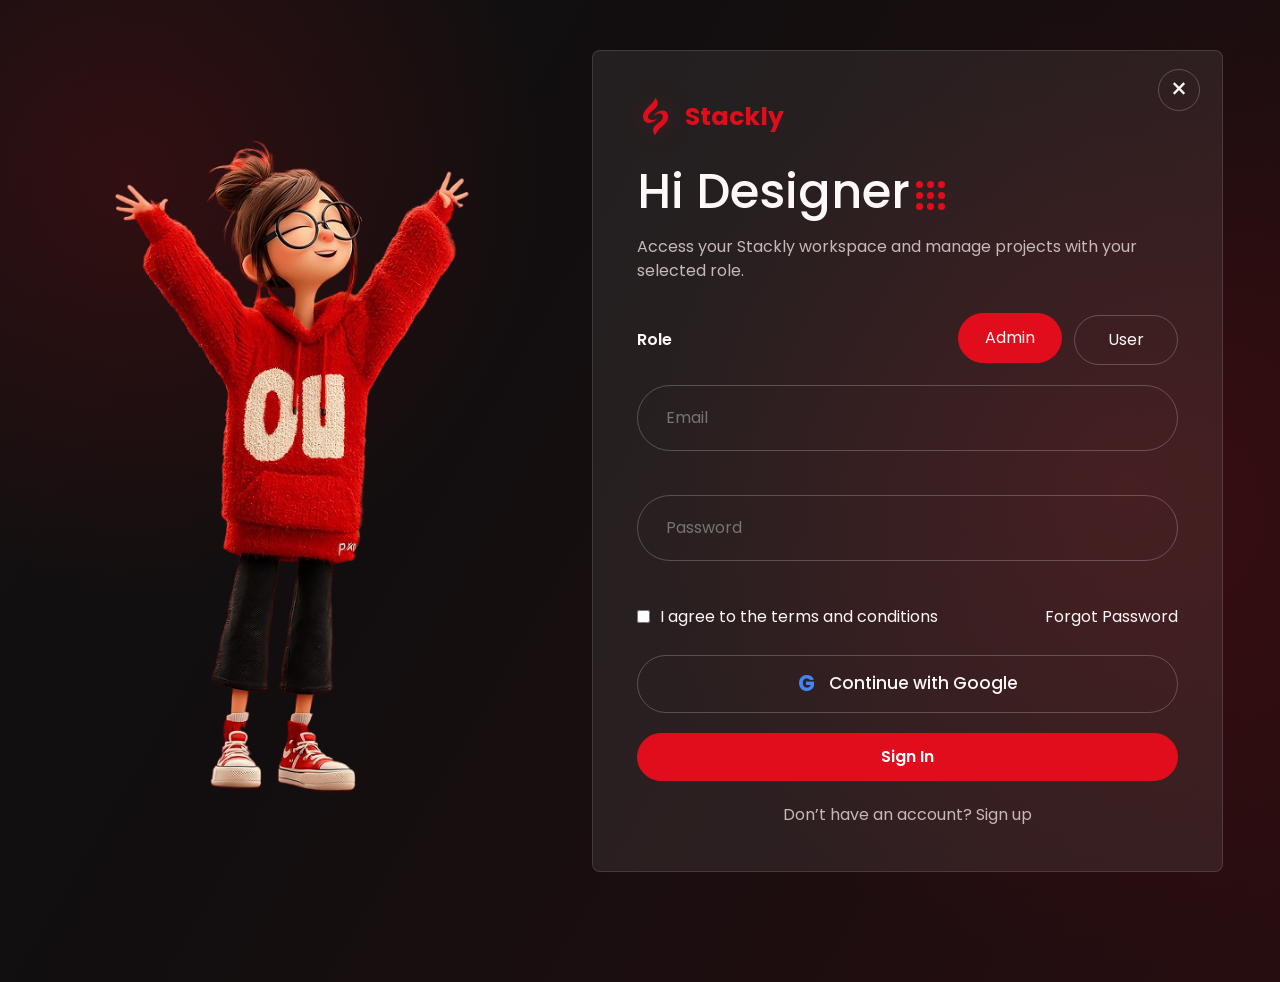
==== signin.html @ 59a88a02 "first commit" ====
<!doctype html>
<html lang="en">
<head>
  <meta charset="utf-8"><meta name="viewport" content="width=device-width, initial-scale=1">
  <title>Sign In - Stackly</title>
  <link rel="preconnect" href="https://fonts.googleapis.com"><link rel="preconnect" href="https://fonts.gstatic.com" crossorigin>
  <link href="https://fonts.googleapis.com/css2?family=Poppins:wght@400;500;600;700&display=swap" rel="stylesheet">
  <link href="https://cdn.jsdelivr.net/npm/bootstrap@5.3.3/dist/css/bootstrap.min.css" rel="stylesheet"><link href="css/style.css" rel="stylesheet">
</head>
<body><div class="site-shell auth-page auth-clean">
  <main class="container-xl auth-layout"><img class="auth-character" src="assets/character-auth.png" alt=""><section class="auth-card">
    <a class="auth-close" href="index.html" aria-label="Close">×</a>
    <a class="brand auth-logo" href="index.html" aria-label="Stackly home"><img class="brand-logo" src="assets/stackly-logo.svg" alt="">Stackly</a>
    <h1 data-dots>Hi Designer</h1>
    <p>Access your Stackly workspace and manage projects with your selected role.</p>
    <form class="auth-form" novalidate>
      <div class="role-select"><span>Role</span><div><button type="button" class="role-btn active">Admin</button><button type="button" class="role-btn">User</button></div></div>
      <div class="field-wrap"><input type="email" name="email" placeholder="Email" required><small class="field-error"></small></div>
      <div class="field-wrap"><input type="password" name="password" placeholder="Password" required><small class="field-error"></small></div>
      <div class="auth-row"><label class="terms-inline"><input type="checkbox" required> <span>I agree to the terms and conditions</span></label><a href="404.html">Forgot Password</a></div>
      <a class="google-btn" href="404.html"><b>G</b> Continue with Google</a>
      <button class="pill-btn" type="submit">Sign In</button>
    </form>
    <div class="auth-switch">Don’t have an account? <a href="signup.html">Sign up</a></div>
  </section></main>
</div><script src="js/main.js"></script></body></html>
---- css/style.css ----
:root {
  --bg: #111010;
  --bg-2: #1c0d0f;
  --panel: rgba(255, 255, 255, 0.075);
  --panel-strong: rgba(255, 255, 255, 0.11);
  --line: rgba(255, 255, 255, 0.22);
  --line-soft: rgba(255, 255, 255, 0.12);
  --text: #fff8f8;
  --muted: #c7b8b9;
  --dim: #8e7c7e;
  --red: #e10d1c;
  --red-dark: #9b0712;
  --orange: #e10d1c;
  --radius: 8px;
  --container: 1190px;
}

* {
  box-sizing: border-box;
}

html {
  scroll-behavior: smooth;
}

body {
  margin: 0;
  color: var(--text);
  font-family: "Poppins", system-ui, -apple-system, BlinkMacSystemFont, "Segoe UI", sans-serif;
  background:
    radial-gradient(circle at 10% 18%, rgba(142, 12, 20, 0.26), transparent 26rem),
    radial-gradient(circle at 88% 50%, rgba(128, 12, 18, 0.25), transparent 30rem),
    linear-gradient(120deg, #121111 0%, #120e0f 38%, #270d10 100%);
  min-height: 100vh;
}

a {
  color: inherit;
  text-decoration: none;
}

img {
  display: block;
  max-width: 100%;
}

.site-shell {
  overflow: hidden;
}

.container-xl {
  max-width: var(--container);
}

.navbar {
  padding: 38px 0 22px;
  position: relative;
  z-index: 20;
}

.brand {
  align-items: center;
  color: var(--red);
  display: inline-flex;
  font-size: 25px;
  font-weight: 700;
  gap: 10px;
  letter-spacing: 0;
  transition: color 180ms ease, transform 180ms ease;
}

.brand:hover {
  color: #ff2030;
  transform: translateY(-2px);
}

.brand-logo {
  filter: drop-shadow(0 0 14px rgba(225, 13, 28, 0.22));
  height: 44px;
  object-fit: contain;
  transition: transform 280ms ease, filter 280ms ease;
  width: 38px;
}

.brand:hover .brand-logo {
  filter: drop-shadow(0 0 20px rgba(225, 13, 28, 0.55));
  transform: rotate(-8deg) scale(1.08);
}

.nav-menu {
  align-items: center;
  display: flex;
  gap: 42px;
  list-style: none;
  margin: 0;
  padding: 0;
}

.nav-menu a {
  color: #ddd2d3;
  display: inline-block;
  font-size: 14px;
  position: relative;
  transition: color 180ms ease, transform 180ms ease, text-shadow 180ms ease;
}

.nav-menu a:hover,
.nav-menu a.active {
  color: var(--text);
}

.nav-menu a:hover,
.footer a:hover,
.team-person span:hover,
.contact-list li:hover,
.feature-body h3:hover,
.service-card h3:hover,
.value-card h3:hover,
.testimonial-card h3:hover {
  transform: scale(1.06);
  text-shadow: 0 0 18px rgba(225, 13, 28, 0.24);
}

.nav-menu a.active::after {
  background: var(--text);
  bottom: -9px;
  content: "";
  height: 2px;
  left: 0;
  position: absolute;
  width: 100%;
}

.pill-btn {
  align-items: center;
  background: var(--red);
  border: 1px solid var(--red);
  border-radius: 999px;
  color: white;
  display: inline-flex;
  font-weight: 600;
  gap: 12px;
  justify-content: center;
  min-height: 48px;
  padding: 0 30px;
  position: relative;
  overflow: hidden;
  transition: transform 180ms ease, background 180ms ease;
}

.pill-btn::before {
  background: linear-gradient(90deg, transparent, rgba(255, 255, 255, 0.45), transparent);
  content: "";
  height: 100%;
  left: -120%;
  position: absolute;
  top: 0;
  transform: skewX(-22deg);
  transition: left 520ms ease;
  width: 70%;
}

.pill-btn:hover {
  background: #ff1224;
  color: white;
  transform: translateY(-2px);
}

.pill-btn:hover::before {
  left: 135%;
}

.ghost-btn {
  background: rgba(255, 255, 255, 0.02);
  border: 1px solid var(--line-soft);
  border-radius: 999px;
  color: var(--text);
  display: inline-flex;
  font-size: 13px;
  justify-content: center;
  min-height: 44px;
  min-width: 120px;
  padding: 12px 22px;
}

.menu-toggle {
  background: transparent;
  border: 1px solid var(--line);
  border-radius: 999px;
  color: var(--text);
  display: none;
  height: 42px;
  width: 42px;
}

.menu-toggle span {
  background: currentColor;
  display: block;
  height: 2px;
  margin: 5px auto;
  width: 18px;
}

.section {
  padding: 92px 0;
  position: relative;
}

.section::after {
  background: linear-gradient(90deg, transparent, rgba(225, 13, 28, 0.5), transparent);
  bottom: 0;
  content: "";
  height: 1px;
  left: 50%;
  opacity: 0.55;
  position: absolute;
  transform: translateX(-50%);
  transition: opacity 180ms ease, box-shadow 180ms ease;
  width: min(1180px, calc(100% - 48px));
}

.section:hover::after {
  box-shadow: 0 0 18px rgba(225, 13, 28, 0.45);
  opacity: 1;
}

.section-tight {
  padding: 58px 0;
}

.section-title {
  font-size: clamp(34px, 5vw, 54px);
  font-weight: 500;
  letter-spacing: 0;
  line-height: 1.05;
  margin: 0 0 22px;
  transition: transform 220ms ease, text-shadow 220ms ease;
}

.section-title.sm {
  font-size: clamp(30px, 4vw, 46px);
}

.section-title:hover,
.hero-title:hover,
.inner-hero h1:hover,
.role-stack span:hover,
.role-stack strong:hover,
.project-label:hover {
  transform: scale(1.035);
  text-shadow: 0 0 24px rgba(225, 13, 28, 0.22);
}

.section-kicker {
  color: var(--muted);
  font-size: 14px;
  line-height: 1.8;
  max-width: 560px;
}

.red {
  color: var(--red);
}

.accent-dots {
  display: inline-grid;
  grid-template-columns: repeat(3, 7px);
  gap: 4px;
  height: 28px;
  margin-left: 6px;
  vertical-align: middle;
  width: 28px;
}

.accent-dots i {
  animation: dotPulse 1.8s ease-in-out infinite;
  background: var(--red);
  border-radius: 50%;
  display: block;
  height: 7px;
  width: 7px;
}

.accent-dots i:nth-child(2n) {
  animation-delay: 140ms;
}

.accent-dots i:nth-child(3n) {
  animation-delay: 280ms;
}

.hero {
  min-height: 585px;
  padding: 55px 0 92px;
  position: relative;
}

.hero .container-xl {
  position: relative;
}

.watermark {
  color: transparent;
  font-size: clamp(86px, 20vw, 255px);
  font-weight: 600;
  left: 0;
  line-height: 0.85;
  opacity: 0.33;
  pointer-events: none;
  position: absolute;
  right: 0;
  text-align: center;
  text-transform: capitalize;
  top: 20px;
  -webkit-text-stroke: 1px rgba(255, 255, 255, 0.22);
}

.hero-title {
  font-size: clamp(48px, 7vw, 78px);
  font-weight: 500;
  letter-spacing: 0;
  line-height: 1.03;
  max-width: 660px;
  position: relative;
  z-index: 3;
}

.mark-word {
  color: var(--red);
  display: inline-block;
  outline: 1px solid var(--red);
  outline-offset: 6px;
}

.hero-copy {
  color: var(--muted);
  font-size: 14px;
  line-height: 1.75;
  margin: 28px 0 34px;
  max-width: 520px;
  position: relative;
  z-index: 3;
}

.hero-actions {
  align-items: center;
  display: flex;
  flex-wrap: wrap;
  gap: 24px;
  position: relative;
  z-index: 4;
}

.text-link {
  color: var(--text);
  font-size: 14px;
}

.hero-character {
  animation: floatCharacter 4.8s ease-in-out infinite;
  max-height: 610px;
  object-fit: contain;
  position: absolute;
  right: 55px;
  top: -10px;
  width: min(34vw, 410px);
  z-index: 2;
}

.stats-row {
  align-items: center;
  display: grid;
  gap: 36px;
  grid-template-columns: auto repeat(4, 1fr) auto;
  margin-top: 76px;
}

.stat {
  align-items: center;
  display: flex;
  gap: 14px;
}

.stat strong {
  font-size: clamp(34px, 4vw, 54px);
  font-weight: 500;
  letter-spacing: 0;
  min-width: 95px;
  transition: color 180ms ease, text-shadow 180ms ease;
}

.stat:hover strong {
  color: var(--orange);
  text-shadow: 0 0 22px rgba(225, 13, 28, 0.35);
}

.stat span {
  color: var(--muted);
  font-size: 13px;
  line-height: 1.35;
}

.projects-grid {
  display: grid;
  gap: 34px;
  grid-template-columns: repeat(2, minmax(0, 1fr));
}

.project-card {
  border-radius: var(--radius);
  overflow: hidden;
  position: relative;
  opacity: 0;
  transform: translateX(-56px);
  transition: opacity 620ms ease, transform 620ms ease, border-color 220ms ease, box-shadow 220ms ease;
}

.project-card.slide-in {
  opacity: 1;
  transform: translateX(0);
}

.projects-grid .project-card:nth-child(even) {
  transform: translateX(56px);
}

.projects-grid .project-card:nth-child(even).slide-in {
  transform: translateX(0);
}

.project-card img {
  aspect-ratio: 2 / 1;
  height: 100%;
  object-fit: cover;
  transition: transform 280ms ease;
  width: 100%;
}

.project-card:hover img {
  transform: scale(1.035);
}

.project-card,
.feature-card,
.service-card,
.value-card,
.testimonial-card,
.system-card {
  transition-property: border-color, box-shadow, transform, opacity;
  transition-duration: 220ms;
  transition-timing-function: ease;
}

.project-card {
  transition-duration: 620ms, 220ms, 620ms, 620ms;
}

.project-card:hover,
.feature-card:hover,
.service-card:hover,
.value-card:hover,
.testimonial-card:hover,
.system-card:hover {
  border-color: rgba(225, 13, 28, 0.55);
  box-shadow: 0 18px 50px rgba(225, 13, 28, 0.13);
  transform: translateY(-6px);
}

.project-card::after {
  background: linear-gradient(180deg, transparent 40%, rgba(0, 0, 0, 0.58));
  content: "";
  inset: 0;
  position: absolute;
}

.project-label {
  bottom: 22px;
  left: 22px;
  position: absolute;
  z-index: 2;
}

.project-label strong {
  display: block;
  font-size: 18px;
  font-weight: 500;
}

.project-label span {
  color: #ded2d4;
  font-size: 12px;
}

.feature-grid {
  display: grid;
  gap: 30px;
  grid-template-columns: repeat(3, minmax(0, 1fr));
}

.feature-card,
.service-card,
.value-card,
.system-card,
.testimonial-card,
.form-panel {
  background: var(--panel);
  border: 1px solid var(--line-soft);
  border-radius: var(--radius);
}

.feature-card {
  overflow: hidden;
}

.feature-card img {
  aspect-ratio: 1.1 / 0.85;
  object-fit: cover;
  width: 100%;
}

.feature-body {
  padding: 22px;
  transition: background 260ms ease, transform 260ms ease;
}

.feature-card:hover {
  border-color: rgba(225, 13, 28, 0.72);
  box-shadow: 0 22px 58px rgba(225, 13, 28, 0.18);
  transform: translateY(-6px);
}

.feature-card:hover .feature-body {
  background: linear-gradient(135deg, rgba(225, 13, 28, 0.18), rgba(225, 13, 28, 0.04));
}

.feature-card:hover .circle-arrow {
  background: var(--orange);
  border-color: var(--orange);
  color: #120e0f;
}

.feature-body h3,
.service-card h3,
.value-card h3,
.system-card h3 {
  font-size: 17px;
  font-weight: 600;
  margin: 0 0 12px;
}

.feature-body p,
.service-card p,
.value-card p,
.system-card p {
  color: var(--muted);
  font-size: 13px;
  line-height: 1.7;
  margin: 0;
}

.circle-arrow {
  align-items: center;
  border: 1px solid var(--line);
  border-radius: 50%;
  color: var(--text);
  display: inline-flex;
  height: 35px;
  justify-content: center;
  margin-top: 22px;
  width: 35px;
}

.circle-arrow.active {
  background: var(--red);
  border-color: var(--red);
}

.circle-arrow:hover,
.circle-arrow:active {
  background: var(--orange);
  border-color: var(--orange);
  color: #120e0f;
}

.circle-arrow,
.ghost-btn,
.google-btn,
.socials a {
  transition: background 180ms ease, border-color 180ms ease, color 180ms ease, transform 180ms ease;
}

.service-grid,
.value-grid {
  display: grid;
  gap: 120px;
  grid-template-columns: repeat(3, minmax(0, 1fr));
}

.service-card,
.value-card {
  min-height: 330px;
  padding: 34px 30px;
}

.service-card.featured {
  background:
    radial-gradient(circle at 100% 100%, var(--red) 0 34%, transparent 35%),
    rgba(255, 255, 255, 0.08);
}

.icon-pill {
  align-items: center;
  background: rgba(255, 255, 255, 0.12);
  border-radius: 12px;
  display: inline-flex;
  height: 54px;
  justify-content: center;
  margin-bottom: 34px;
  width: 54px;
}

.icon-pill.hot {
  background: var(--red);
}

.journey {
  display: grid;
  gap: 34px 28px;
  grid-template-columns: repeat(12, minmax(0, 1fr));
  grid-template-rows: repeat(2, minmax(118px, auto));
  margin-top: 48px;
  min-height: 320px;
  position: relative;
}

.journey::before {
  border: 1px dashed rgba(225, 13, 28, 0.55);
  border-bottom-color: transparent;
  border-left-color: transparent;
  border-radius: 55% 45% 50% 44%;
  content: "";
  height: 150px;
  left: 5%;
  position: absolute;
  right: 28%;
  top: -4px;
  transform: rotate(6deg);
}

.journey::after {
  border: 1px dashed rgba(225, 13, 28, 0.55);
  border-right-color: transparent;
  border-top-color: transparent;
  border-radius: 48% 52% 46% 54%;
  content: "";
  height: 170px;
  left: 26%;
  position: absolute;
  right: 7%;
  top: 134px;
  transform: rotate(-4deg);
}

.journey-step {
  align-items: start;
  display: grid;
  grid-template-columns: 58px 1fr;
  max-width: 470px;
  position: relative;
  z-index: 2;
}

.journey-step:nth-child(1) {
  grid-column: 1 / span 4;
  grid-row: 1;
}

.journey-step:nth-child(2) {
  grid-column: 7 / span 4;
  grid-row: 1;
  align-self: center;
}

.journey-step:nth-child(3) {
  grid-column: 4 / span 4;
  grid-row: 2;
  align-self: start;
  margin-left: 0;
}

.journey-step:nth-child(4) {
  grid-column: 10 / span 3;
  grid-row: 2;
  align-self: start;
  justify-self: end;
}

.journey-step b {
  align-items: center;
  border: 1px solid var(--red);
  color: var(--red);
  display: inline-flex;
  font-size: 24px;
  font-weight: 500;
  height: 50px;
  justify-content: center;
  margin-right: 0;
  transition: background 180ms ease, color 180ms ease, transform 180ms ease;
  width: 50px;
}

.journey-step:hover b {
  background: var(--red);
  color: #fff;
  transform: scale(1.04);
}

.journey-step h3 {
  align-self: end;
  display: block;
  font-size: 17px;
  font-weight: 500;
  margin: 0;
}

.journey-step p {
  grid-column: 2;
  color: var(--muted);
  font-size: 13px;
  line-height: 1.6;
  margin: 8px 0 0;
}

.achievement-grid {
  align-items: center;
  display: grid;
  gap: 70px;
  grid-template-columns: 1fr 1fr;
}

.big-numbers {
  color: var(--red-dark);
  font-size: clamp(92px, 13vw, 160px);
  font-weight: 700;
  line-height: 0.95;
}

.award-list {
  counter-reset: award;
  list-style: none;
  margin: 0;
  padding: 0;
}

.award-list li {
  border-left: 1px dashed var(--line);
  color: #eadedf;
  counter-increment: award;
  font-size: 18px;
  margin: 0;
  padding: 14px 0 14px 72px;
  position: relative;
  transition: color 180ms ease, transform 180ms ease;
}

.award-list li:hover {
  color: var(--red);
  transform: translateX(6px);
}

.award-list li::before {
  align-items: center;
  border: 1px solid rgba(255, 255, 255, 0.42);
  color: #fff;
  content: counter(award);
  display: inline-flex;
  height: 42px;
  justify-content: center;
  left: 0;
  position: absolute;
  top: 7px;
  transition: border-color 180ms ease, color 180ms ease, transform 180ms ease;
  width: 42px;
}

.award-list li:hover::before {
  border-color: var(--red);
  color: var(--red);
  transform: scale(1.06);
}

.team-layout {
  align-items: center;
  display: grid;
  gap: 72px;
  grid-template-columns: 330px 1fr;
}

.team-list {
  display: block;
  max-height: 345px;
  overflow: hidden;
  padding-right: 10px;
}

.team-list-inner {
  display: grid;
  gap: 24px;
}

.team-list.scroll-loop .team-list-inner {
  animation: none !important;
  transform: translateY(0) !important;
}

.team-person {
  align-items: center;
  border-bottom: 1px solid rgba(225, 13, 28, 0.35);
  display: flex;
  gap: 16px;
  padding-bottom: 12px;
}

.team-person span,
.contact-list li,
.feature-body h3,
.service-card h3,
.value-card h3,
.testimonial-card h3,
.footer a {
  display: inline-block;
  transition: transform 180ms ease, text-shadow 180ms ease, color 180ms ease;
}

.team-person img {
  border-radius: 50%;
  height: 62px;
  object-fit: cover;
  width: 62px;
}

.role-stack {
  font-size: clamp(44px, 7vw, 86px);
  font-weight: 500;
  line-height: 1.35;
}

.role-stack span {
  color: transparent;
  display: block;
  cursor: default;
  transition: color 180ms ease, text-shadow 180ms ease, -webkit-text-stroke-color 180ms ease;
  -webkit-text-stroke: 1px rgba(255, 255, 255, 0.12);
}

.role-stack strong {
  color: transparent;
  display: block;
  font-weight: 500;
  transition: color 180ms ease, text-shadow 180ms ease, -webkit-text-stroke-color 180ms ease;
  -webkit-text-stroke: 1px rgba(255, 255, 255, 0.12);
}

.role-stack span:hover {
  color: var(--text);
  -webkit-text-stroke-color: transparent;
  text-shadow: 0 0 24px rgba(255, 255, 255, 0.16);
}

.role-stack strong:hover {
  color: var(--text);
  -webkit-text-stroke-color: transparent;
  text-shadow: 0 0 24px rgba(255, 255, 255, 0.16);
}

.avatar-strip {
  display: flex;
  justify-content: center;
  margin: 36px 0;
  width: auto;
}

.avatar-strip img {
  border: 2px solid #2a1618;
  border-radius: 50%;
  cursor: pointer;
  height: 46px;
  margin-left: -8px;
  object-fit: cover;
  opacity: 0.72;
  transition: border-color 180ms ease, height 180ms ease, opacity 180ms ease, transform 180ms ease, width 180ms ease;
  width: 46px;
}

.avatar-strip img.active {
  border-color: var(--red);
  height: 62px;
  margin-top: -8px;
  opacity: 1;
  transform: scale(1.05);
  width: 62px;
}

.testimonial-track {
  display: grid;
  gap: 24px;
  grid-template-columns: repeat(3, minmax(0, 1fr));
  overflow: visible;
  padding: 8px 2px 16px;
}

.testimonial-card {
  min-height: 210px;
  opacity: 0.48;
  padding: 28px;
  transform: scale(0.88);
  transition: opacity 360ms ease, transform 360ms ease, border-color 360ms ease, box-shadow 360ms ease;
}

.testimonial-card.position-left {
  order: 1;
}

.testimonial-card.active {
  order: 2;
  border-color: var(--red);
  box-shadow: 0 20px 55px rgba(225, 13, 28, 0.15);
  opacity: 1;
  transform: scale(1);
  animation: reviewCoverIn 420ms ease both;
}

.testimonial-card.position-right {
  order: 3;
}

.testimonial-card h3 {
  font-size: 24px;
  margin: 0 0 8px;
}

.stars {
  color: #ffb423;
  letter-spacing: 2px;
  margin: 10px 0 20px;
}

.slider-controls {
  display: flex;
  gap: 12px;
  justify-content: center;
  margin-top: 34px;
}

.slider-controls button {
  background: transparent;
  border: 1px solid var(--line);
  border-radius: 999px;
  color: var(--text);
  height: 38px;
  transition: background 180ms ease, border-color 180ms ease, color 180ms ease, transform 180ms ease;
  width: 58px;
}

.slider-controls button.next {
  background: transparent;
  border-color: var(--line);
}

.slider-controls button:hover,
.slider-controls button:active,
.slider-controls button.active {
  background: var(--orange);
  border-color: var(--orange);
  color: #120e0f;
  transform: translateY(-2px);
}

.cta-box {
  align-items: center;
  background: var(--panel);
  border: 1px solid var(--line);
  border-radius: var(--radius);
  display: grid;
  grid-template-columns: minmax(0, 1fr) 360px;
  min-height: 355px;
  overflow: visible;
  padding: 50px;
  position: relative;
}

.cta-box h2 {
  font-size: clamp(44px, 6vw, 70px);
  font-weight: 500;
  line-height: 1;
}

.cta-box p {
  color: var(--muted);
  font-size: 13px;
  line-height: 1.7;
  max-width: 520px;
}

.email-form {
  align-items: center;
  border: 1px solid var(--line);
  border-radius: 999px;
  display: flex;
  max-width: 430px;
  overflow: hidden;
}

.email-form input {
  background: transparent;
  border: 0;
  color: var(--text);
  flex: 1;
  min-height: 45px;
  min-width: 0;
  outline: 0;
  padding: 0 20px;
}

.email-form button {
  background: white;
  border: 1px solid white;
  border-radius: 999px;
  color: #120e0f;
  height: 39px;
  margin-right: 3px;
  min-width: 70px;
  transition: background 180ms ease, border-color 180ms ease, color 180ms ease, transform 180ms ease;
}

.email-form button:hover,
.email-form button:active {
  background: var(--orange);
  border-color: var(--orange);
  color: #120e0f;
  transform: translateX(2px);
}

.cta-character {
  animation: floatCharacter 5.4s ease-in-out infinite;
  align-self: end;
  margin-top: -160px;
  width: 320px;
}

.footer {
  border-bottom: 1px dashed rgba(255, 255, 255, 0.38);
  border-top: 1px dashed rgba(255, 255, 255, 0.38);
  padding: 58px 0;
}

.footer .row {
  align-items: start;
  row-gap: 36px;
}

.footer p,
.footer li,
.footer a {
  color: var(--muted);
  font-size: 14px;
}

.footer h3 {
  font-size: 27px;
  font-weight: 500;
  margin-bottom: 28px;
}

.footer ul {
  display: grid;
  gap: 22px;
  list-style: none;
  margin: 0;
  padding: 0;
}

.footer-extra {
  border-top: 1px solid var(--line-soft);
  display: grid;
  gap: 24px;
  grid-template-columns: repeat(3, minmax(0, 1fr));
  margin-top: 42px;
  padding-top: 32px;
  width: 100%;
}

.footer-extra > div {
  border-left: 1px solid var(--line-soft);
  min-height: 112px;
  padding-left: 22px;
}

.footer-extra h4 {
  font-size: 17px;
  font-weight: 600;
  margin: 0 0 12px;
}

.footer-extra p {
  margin: 0;
}

.socials {
  border: 1px solid var(--line);
  border-radius: 999px;
  display: inline-flex;
  gap: 18px;
  margin-top: 24px;
  padding: 8px 16px;
}

.socials a {
  align-items: center;
  border-radius: 50%;
  color: #e7dddf;
  display: inline-flex;
  height: 26px;
  justify-content: center;
  width: 26px;
}

.socials a:hover {
  background: var(--red);
  color: white;
  transform: translateY(-3px) rotate(-6deg);
}

.socials svg {
  fill: currentColor;
  height: 17px;
  width: 17px;
}

.copyright {
  color: var(--muted);
  display: flex;
  font-size: 13px;
  justify-content: space-between;
  padding: 34px 0 58px;
}

.inner-hero {
  min-height: 410px;
  padding: 72px 0 110px;
  position: relative;
  text-align: center;
}

.inner-hero h1 {
  font-size: clamp(48px, 7vw, 78px);
  font-weight: 500;
  line-height: 1.08;
  margin: 90px auto 0;
  max-width: 820px;
  position: relative;
  z-index: 2;
}

.project-hero {
  min-height: 520px;
  padding: 86px 0 70px;
}

.project-hero h1 {
  font-size: clamp(46px, 6vw, 76px);
  font-weight: 500;
  line-height: 1.05;
  max-width: 620px;
}

.project-meta {
  color: var(--muted);
  margin-top: 24px;
}

.overview-stats {
  display: grid;
  gap: 20px;
  grid-template-columns: repeat(4, 1fr);
  margin-top: 42px;
}

.overview-stats div {
  border-right: 1px solid var(--line-soft);
  padding-right: 20px;
}

.overview-stats strong {
  display: block;
  font-size: 42px;
  font-weight: 500;
}

.system-grid {
  display: grid;
  gap: 28px;
  grid-template-columns: 1.1fr 1.1fr 1fr;
}

.system-card {
  padding: 28px;
}

.font-demo h4 {
  font-size: 34px;
  font-weight: 700;
}

.swatches {
  display: flex;
  gap: 20px;
}

.swatches span {
  border-radius: 50%;
  display: block;
  height: 52px;
  width: 52px;
}

.contact-layout {
  align-items: start;
  display: grid;
  gap: 90px;
  grid-template-columns: 1fr 1fr;
}

.contact-map-grid {
  display: grid;
  gap: 34px;
  grid-template-columns: 0.8fr 1.2fr;
}

.contact-detail-card,
.map-card {
  background: var(--panel);
  border: 1px solid var(--line-soft);
  border-radius: var(--radius);
  overflow: hidden;
}

.contact-detail-card {
  padding: 30px;
}

.contact-detail-card h3 {
  font-size: 24px;
  margin-bottom: 18px;
}

.contact-detail-card ul {
  color: var(--muted);
  display: grid;
  gap: 16px;
  list-style: none;
  margin: 0;
  padding: 0;
}

.map-card iframe {
  border: 0;
  display: block;
  min-height: 360px;
  width: 100%;
}

.contact-list {
  color: var(--text);
  display: grid;
  gap: 28px;
  list-style: disc;
  margin: 40px 0 0 24px;
  padding: 0;
}

.contact-form {
  display: grid;
  gap: 28px;
}

.contact-form input,
.contact-form textarea,
.auth-card input {
  background: transparent;
  border: 1px solid var(--line);
  border-radius: 999px;
  color: var(--text);
  min-height: 66px;
  outline: 0;
  padding: 0 28px;
  width: 100%;
}

.contact-form textarea {
  border-radius: 24px;
  min-height: 165px;
  padding-top: 22px;
  resize: vertical;
}

.contact-form .pill-btn {
  justify-self: center;
  min-width: 270px;
}

.auth-page {
  min-height: 100vh;
  padding-bottom: 80px;
}

.auth-card {
  background: var(--panel);
  border: 1px solid var(--line-soft);
  border-radius: var(--radius);
  max-width: 520px;
  padding: 44px;
}

.auth-layout {
  align-items: center;
  display: grid;
  gap: 80px;
  grid-template-columns: minmax(260px, 0.72fr) minmax(360px, 1fr);
  margin-top: 75px;
}

.auth-character {
  justify-self: center;
  max-height: 690px;
  object-fit: contain;
}

.auth-layout .auth-card {
  margin: 0;
  max-width: none;
}

.auth-card h1 {
  font-size: 48px;
  font-weight: 500;
  margin: 0 0 14px;
}

.auth-card p {
  color: var(--muted);
  margin-bottom: 32px;
}

.auth-card form {
  display: grid;
  gap: 20px;
}

.auth-card .pill-btn {
  width: 100%;
}

.auth-switch {
  color: var(--muted);
  margin-top: 22px;
  text-align: center;
}

.google-btn {
  align-items: center;
  background: transparent;
  border: 1px solid var(--line);
  border-radius: 999px;
  color: var(--text);
  display: flex;
  font-size: 17px;
  gap: 14px;
  justify-content: center;
  min-height: 58px;
}

.google-btn b {
  color: #4285f4;
  font-size: 30px;
}

.not-found {
  align-items: center;
  display: grid;
  min-height: 680px;
  text-align: center;
}

.not-found-actions {
  display: flex;
  flex-wrap: wrap;
  gap: 14px;
  justify-content: center;
  margin-top: 28px;
}

.not-found h1 {
  color: transparent;
  font-size: clamp(140px, 24vw, 300px);
  font-weight: 700;
  line-height: 0.9;
  margin: 0;
  -webkit-text-stroke: 2px var(--red);
}

.not-found h2 {
  font-size: clamp(36px, 5vw, 64px);
  font-weight: 500;
}

.reveal {
  opacity: 0;
  transform: translateY(34px) scale(0.94);
  transition: opacity 800ms ease, transform 800ms cubic-bezier(.2,.8,.2,1);
  will-change: transform, opacity;
}

.reveal.show {
  opacity: 1;
  transform: translateY(0) scale(1);
}

.reveal.zoom-out {
  opacity: 0.7;
  transform: translateY(-20px) scale(0.96);
}

.toast-message {
  background: rgba(225, 13, 28, 0.95);
  border: 1px solid rgba(255, 255, 255, 0.2);
  border-radius: 999px;
  bottom: 28px;
  box-shadow: 0 20px 50px rgba(0, 0, 0, 0.36);
  color: white;
  left: 50%;
  padding: 13px 22px;
  position: fixed;
  transform: translate(-50%, 80px);
  transition: transform 240ms ease, opacity 240ms ease;
  opacity: 0;
  z-index: 100;
}

.toast-message.show {
  opacity: 1;
  transform: translate(-50%, 0);
}

@keyframes floatCharacter {
  0%, 100% {
    transform: translateY(0);
  }
  50% {
    transform: translateY(-18px);
  }
}

@keyframes dotPulse {
  0%, 100% {
    opacity: 1;
    transform: scale(1);
  }
  50% {
    opacity: 0.42;
    transform: scale(0.72);
  }
}

@keyframes teamScrollDown {
  0% {
    transform: translateY(-50%);
  }
  100% {
    transform: translateY(0);
  }
}

@keyframes avatarScroll {
  0% {
    transform: translateX(0);
  }
  100% {
    transform: translateX(-50%);
  }
}

@keyframes reviewCoverIn {
  0% {
    opacity: 0;
    transform: translateX(54px) scale(0.96);
  }
  100% {
    opacity: 1;
    transform: translateX(0) scale(1);
  }
}

@media (prefers-reduced-motion: reduce) {
  *,
  *::before,
  *::after {
    animation-duration: 1ms !important;
    scroll-behavior: auto !important;
    transition-duration: 1ms !important;
  }
}

@media (max-width: 991px) {
  .menu-toggle {
    display: inline-block;
  }

  .nav-menu {
    background: rgba(17, 16, 16, 0.96);
    border: 1px solid var(--line-soft);
    border-radius: var(--radius);
    display: none;
    flex-direction: column;
    gap: 22px;
    left: 12px;
    padding: 26px;
    position: absolute;
    right: 12px;
    top: 92px;
  }

  .nav-menu.open {
    display: flex;
  }

  .navbar .pill-btn {
    display: none;
  }

  .hero-character {
    opacity: 0.62;
    right: -30px;
    top: 40px;
    width: 42vw;
  }

  .stats-row,
  .feature-grid,
  .service-grid,
  .value-grid,
  .achievement-grid,
  .team-layout,
  .cta-box,
  .system-grid,
  .contact-layout,
  .contact-map-grid,
  .auth-layout {
    grid-template-columns: 1fr;
  }

  .stats-row {
    grid-template-columns: repeat(2, 1fr);
  }

  .stats-row .accent-dots {
    display: none;
  }

  .service-grid,
  .value-grid {
    gap: 24px;
  }

  .journey {
    grid-template-columns: repeat(2, 1fr);
    grid-template-rows: none;
    min-height: 0;
  }

  .journey::before,
  .journey::after {
    display: none;
  }

  .journey-step,
  .journey-step:nth-child(1),
  .journey-step:nth-child(2),
  .journey-step:nth-child(3),
  .journey-step:nth-child(4) {
    grid-column: auto;
    grid-row: auto;
    justify-self: stretch;
    margin-left: 0;
  }

  .cta-character {
    margin: 20px auto -30px;
  }

  .auth-character {
    max-height: 420px;
  }
}

@media (max-width: 767px) {
  .section {
    padding: 62px 0;
  }

  .hero {
    padding-top: 36px;
  }

  .hero-character {
    margin: 20px auto 0;
    opacity: 1;
    position: relative;
    right: auto;
    top: auto;
    width: min(75vw, 320px);
  }

  .projects-grid,
  .journey,
  .overview-stats {
    grid-template-columns: 1fr;
  }

  .stats-row {
    gap: 24px;
    grid-template-columns: 1fr;
  }

  .feature-grid {
    grid-template-columns: 1fr;
  }

  .testimonial-track {
    grid-template-columns: 1fr;
  }

  .cta-box {
    padding: 30px;
  }

  .copyright {
    flex-direction: column;
    gap: 16px;
  }

  .inner-hero {
    padding-bottom: 60px;
  }

  .contact-layout {
    gap: 46px;
  }

  .footer-extra {
    grid-template-columns: 1fr;
  }
}

/* Client requested animation and layout refinements */
.hero-character {
  animation-duration: 10.5s;
  animation-timing-function: ease-in-out;
}

@keyframes floatCharacter {
  0%, 100% { transform: translate3d(0, 0, 0) rotate(0deg); }
  50% { transform: translate3d(0, -12px, 0) rotate(0.8deg); }
}

.projects-grid .project-card:nth-child(odd) {
  transform: translateX(-110px);
}
.projects-grid .project-card:nth-child(even) {
  transform: translateX(110px);
}
.projects-grid .project-card.slide-in {
  transform: translateX(0);
}

.team-list {
  max-height: 430px;
  padding-left: 12px;
}
.team-list.scroll-loop .team-list-inner {
  animation: teamScrollDown 115s linear infinite;
}
.team-list-inner .team-person:nth-child(3n+1) { margin-left: 0; }
.team-list-inner .team-person:nth-child(3n+2) { margin-left: 38px; }
.team-list-inner .team-person:nth-child(3n) { margin-left: 76px; }

.journey {
  align-items: center;
  min-height: 390px;
}
.journey::before,
.journey::after {
  animation: journeyOrbit 18s linear infinite;
  border-radius: 50%;
}
.journey::before {
  background:
    radial-gradient(circle at 50% 50%, rgba(225, 13, 28, 0.16), transparent 38%),
    repeating-linear-gradient(90deg, transparent 0 24px, rgba(255,255,255,0.08) 25px 26px),
    repeating-linear-gradient(0deg, transparent 0 24px, rgba(255,255,255,0.08) 25px 26px);
  border: 1px solid rgba(225, 13, 28, 0.65);
  box-shadow: inset 0 0 45px rgba(225,13,28,.18), 0 0 42px rgba(225,13,28,.18);
  height: 230px;
  left: 50%;
  right: auto;
  top: 50%;
  transform: translate(-50%, -50%);
  width: 230px;
}
.journey::after {
  border: 1px dashed rgba(255,255,255,0.32);
  height: 286px;
  left: 50%;
  right: auto;
  top: 50%;
  transform: translate(-50%, -50%) rotate(18deg);
  width: 286px;
}
.journey-step {
  animation: journeyStepFloat 9s ease-in-out infinite;
}
.journey-step:nth-child(2) { animation-delay: 1.2s; }
.journey-step:nth-child(3) { animation-delay: 2.4s; }
.journey-step:nth-child(4) { animation-delay: 3.6s; }

@keyframes journeyOrbit {
  from { transform: translate(-50%, -50%) rotate(0deg); }
  to { transform: translate(-50%, -50%) rotate(360deg); }
}
@keyframes journeyStepFloat {
  0%,100% { transform: translateY(0); }
  50% { transform: translateY(-10px); }
}

.service-grid .service-card {
  background: rgba(255, 255, 255, 0.075);
}
.service-grid .service-card.featured {
  background: rgba(255, 255, 255, 0.075);
}
.service-grid .service-card::after {
  background: radial-gradient(circle at center, var(--red) 0 30%, transparent 31%);
  border-radius: inherit;
  content: "";
  inset: 0;
  opacity: 0;
  pointer-events: none;
  position: absolute;
  transform: scale(.64);
  transition: opacity 280ms ease, transform 280ms ease;
  z-index: 0;
}
.service-grid .service-card > * {
  position: relative;
  z-index: 1;
}
.service-grid .service-card:hover::after {
  opacity: 1;
  transform: scale(1);
}
.service-grid .service-card:hover {
  transform: translateY(-8px);
}

.footer .brand {
  display: flex;
  justify-content: flex-start;
}
.footer h3 {
  white-space: nowrap;
}
.footer-brand-col p {
  max-width: 520px;
}

.auth-clean {
  padding-bottom: 60px;
}
.auth-clean .auth-layout {
  margin-top: 0;
  min-height: 100vh;
  padding-top: 50px;
  padding-bottom: 50px;
}
.auth-logo {
  margin-bottom: 24px;
}
.role-select {
  align-items: center;
  display: flex;
  justify-content: space-between;
  gap: 18px;
}
.role-select > span {
  color: var(--text);
  font-weight: 600;
}
.role-select > div {
  display: flex;
  gap: 12px;
}
.role-btn {
  background: transparent;
  border: 1px solid var(--line);
  border-radius: 999px;
  color: var(--text);
  min-width: 104px;
  padding: 12px 22px;
  transition: background 180ms ease, border-color 180ms ease, transform 180ms ease;
}
.role-btn.active,
.role-btn:hover {
  background: var(--red);
  border-color: var(--red);
  transform: translateY(-2px);
}
.terms-check {
  align-items: center;
  color: var(--muted);
  display: flex;
  gap: 10px;
  font-size: 14px;
}
.terms-check input {
  accent-color: var(--red);
  min-height: auto;
  width: auto;
}
.google-btn {
  display: none;
}

@media (max-width: 767px) {
  .role-select {
    align-items: stretch;
    flex-direction: column;
  }
  .role-select > div {
    width: 100%;
  }
  .role-btn {
    flex: 1;
  }
  .journey::before {
    height: 180px;
    width: 180px;
  }
  .journey::after {
    height: 230px;
    width: 230px;
  }
}

/* Auth updates */
.auth-card {
  position: relative;
}

.auth-close {
  align-items: center;
  border: 1px solid var(--line);
  border-radius: 50%;
  color: var(--text);
  display: flex;
  font-size: 28px;
  height: 42px;
  justify-content: center;
  line-height: 1;
  position: absolute;
  right: 22px;
  text-decoration: none;
  top: 18px;
  transition: background 180ms ease, transform 180ms ease;
  width: 42px;
}

.auth-close:hover {
  background: var(--red);
  transform: rotate(90deg);
}

.field-wrap {
  display: grid;
  gap: 7px;
}

.field-wrap.invalid input {
  border-color: var(--red);
  box-shadow: 0 10px 0 -8px var(--red);
}

.field-error {
  color: var(--red);
  display: block;
  font-size: 13px;
  min-height: 17px;
  padding-left: 26px;
}

.auth-row {
  align-items: center;
  display: flex;
  gap: 18px;
  justify-content: space-between;
}

.terms-inline {
  align-items: center;
  color: var(--text);
  display: flex;
  gap: 10px;
  margin: 0;
}

.terms-inline input {
  accent-color: var(--red);
  min-height: auto;
  width: auto;
}

.auth-row a {
  color: var(--text);
  text-decoration: none;
  white-space: nowrap;
}

.auth-row a:hover {
  color: var(--red);
}

@media (max-width: 576px) {
  .auth-row {
    align-items: flex-start;
    flex-direction: column;
  }
}


/* Request update: footer 5 columns */
.footer-grid {
  align-items: flex-start;
}
.footer h3 {
  white-space: nowrap;
}
@media (min-width: 992px) {
  .footer-brand-col {
    padding-right: 48px;
  }
}

/* Request update: Our Team Members slow step-moving animation */
.team-list.scroll-loop {
  max-height: 345px;
  overflow: hidden;
  -webkit-mask-image: linear-gradient(transparent, #000 12%, #000 88%, transparent);
  mask-image: linear-gradient(transparent, #000 12%, #000 88%, transparent);
}
.team-list.scroll-loop .team-list-inner {
  animation: teamStepScroll 18s steps(4, end) infinite !important;
  display: grid;
  gap: 24px;
  transform: translateY(0);
}
.team-list.scroll-loop:hover .team-list-inner {
  animation-play-state: paused;
}
@keyframes teamStepScroll {
  0% { transform: translateY(0); }
  100% { transform: translateY(calc(-50% - 12px)); }
}

/* Request update: Our Journey spinning globe with content on four sides */
.journey-globe-wrap {
  align-items: center;
  display: grid;
  grid-template-columns: repeat(3, minmax(0, 1fr));
  grid-template-rows: 130px 230px 130px;
  min-height: 520px;
  position: relative;
}
.journey-globe-wrap::before,
.journey-globe-wrap::after {
  display: none;
}
.journey-globe {
  align-self: center;
  border: 1px solid rgba(225, 13, 28, 0.55);
  border-radius: 50%;
  box-shadow: inset 0 0 34px rgba(225, 13, 28, 0.2), 0 0 55px rgba(225, 13, 28, 0.16);
  grid-column: 2;
  grid-row: 2;
  height: 230px;
  justify-self: center;
  overflow: hidden;
  position: relative;
  width: 230px;
}
.journey-globe::before,
.journey-globe::after,
.journey-globe span {
  border: 1px solid rgba(255, 255, 255, 0.18);
  border-radius: 50%;
  content: "";
  inset: 20px;
  position: absolute;
}
.journey-globe::before {
  animation: globeSpin 8s linear infinite;
  background:
    radial-gradient(circle at 38% 32%, rgba(225, 13, 28, 0.9) 0 10%, transparent 11%),
    radial-gradient(circle at 68% 58%, rgba(225, 13, 28, 0.65) 0 13%, transparent 14%),
    linear-gradient(90deg, transparent 48%, rgba(255,255,255,.18) 49% 51%, transparent 52%);
  inset: 0;
}
.journey-globe::after {
  animation: globeSpinReverse 11s linear infinite;
  border-left-color: var(--red);
  border-right-color: var(--red);
  inset: 28px 68px;
}
.journey-globe span:nth-child(1) {
  animation: globeSpin 12s linear infinite;
  inset: 62px 18px;
}
.journey-globe span:nth-child(2) {
  animation: globeSpinReverse 10s linear infinite;
  inset: 18px 62px;
}
.journey-globe span:nth-child(3) {
  animation: globePulse 2.4s ease-in-out infinite;
  background: rgba(225, 13, 28, 0.08);
  inset: 0;
}
@keyframes globeSpin {
  to { transform: rotate(360deg); }
}
@keyframes globeSpinReverse {
  to { transform: rotate(-360deg); }
}
@keyframes globePulse {
  50% { box-shadow: 0 0 38px rgba(225, 13, 28, 0.28); transform: scale(1.04); }
}
.journey-globe-wrap .journey-step {
  background: rgba(255,255,255,0.045);
  border: 1px solid var(--line-soft);
  border-radius: 20px;
  max-width: 330px;
  padding: 20px;
}
.journey-globe-wrap .journey-top {
  grid-column: 2;
  grid-row: 1;
  justify-self: center;
}
.journey-globe-wrap .journey-right {
  grid-column: 3;
  grid-row: 2;
  justify-self: start;
}
.journey-globe-wrap .journey-bottom {
  grid-column: 2;
  grid-row: 3;
  justify-self: center;
}
.journey-globe-wrap .journey-left {
  grid-column: 1;
  grid-row: 2;
  justify-self: end;
}
@media (max-width: 991px) {
  .journey-globe-wrap {
    display: flex;
    flex-direction: column;
    min-height: auto;
  }
  .journey-globe-wrap .journey-step,
  .journey-globe {
    align-self: center;
    justify-self: center;
  }
}

/* Request update: show Google login button above submit */
.google-btn {
  align-items: center;
  border: 1px solid var(--line);
  border-radius: 999px;
  color: var(--text);
  display: inline-flex !important;
  font-weight: 500;
  gap: 14px;
  justify-content: center;
  min-height: 58px;
  text-decoration: none;
  width: 100%;
}
.google-btn b {
  align-items: center;
  color: #4285f4;
  display: inline-flex;
  font-size: 22px;
  justify-content: center;
}
.google-btn:hover {
  border-color: var(--red);
  color: var(--text);
  transform: translateY(-2px);
}
.auth-form .google-btn {
  order: 20;
}
.auth-form .pill-btn {
  order: 21;
}
.auth-form {
  display: flex;
  flex-direction: column;
}


/* Final update: footer extra right column */
.footer-grid {
  display: grid !important;
  grid-template-columns: minmax(280px, 2fr) repeat(5, minmax(135px, 1fr));
  gap: 42px;
}
.footer-grid > [class*="col-"] {
  width: auto !important;
  max-width: none !important;
  flex: initial !important;
}
@media (max-width: 1199px) {
  .footer-grid {
    grid-template-columns: repeat(3, minmax(0, 1fr));
  }
  .footer-brand-col {
    grid-column: 1 / -1;
  }
}
@media (max-width: 767px) {
  .footer-grid {
    grid-template-columns: 1fr 1fr;
  }
}

/* Final update: Our Team Members very slow stepped continuous movement */
.team-list.scroll-loop {
  max-height: 345px;
  overflow: hidden;
  position: relative;
  -webkit-mask-image: linear-gradient(transparent, #000 12%, #000 88%, transparent);
  mask-image: linear-gradient(transparent, #000 12%, #000 88%, transparent);
}
.team-list.scroll-loop .team-list-inner {
  animation: teamStepScrollSlow 44s steps(4, end) infinite !important;
  display: grid !important;
  gap: 24px;
  will-change: transform;
}
.team-list.scroll-loop:hover .team-list-inner {
  animation-play-state: running;
}
@keyframes teamStepScrollSlow {
  0% { transform: translateY(0); }
  100% { transform: translateY(calc(-50% - 12px)); }
}

/* Final update: much slower spinning globe */
.journey-globe::before {
  animation-duration: 42s !important;
}
.journey-globe::after {
  animation-duration: 56s !important;
}
.journey-globe span:nth-child(1) {
  animation-duration: 68s !important;
}
.journey-globe span:nth-child(2) {
  animation-duration: 72s !important;
}
.journey-globe span:nth-child(3) {
  animation-duration: 8s !important;
}

/* Final update: slow zoom in/out section reveal on scroll */
.reveal {
  opacity: 0;
  transform: translateY(58px) scale(0.88);
  transition: opacity 1400ms ease, transform 1400ms cubic-bezier(.16, 1, .3, 1) !important;
  transform-origin: center;
}
.reveal.show {
  opacity: 1;
  transform: translateY(0) scale(1);
}
.reveal.zoom-out {
  opacity: 0.58;
  transform: translateY(-38px) scale(0.9);
}

/* Final update: hide header on 404 page only */
.page-404 .navbar {
  display: none !important;
}
.page-404 .not-found {
  min-height: 100vh;
  padding-top: 40px;
}

/* Final update: auth Google button directly above submit with spacing */
.auth-form .google-btn {
  order: 20;
  margin-top: 6px;
}
.auth-form .pill-btn[type="submit"] {
  order: 21;
}
.auth-form {
  display: flex;
  flex-direction: column;
}

/* Premium footer spacing + equal right columns */
.footer-grid {
  display: grid !important;
  grid-template-columns: minmax(300px, 1.45fr) repeat(5, minmax(150px, 1fr)) !important;
  column-gap: clamp(44px, 5vw, 86px) !important;
  row-gap: 44px !important;
  align-items: flex-start;
}
.footer-brand-col p {
  max-width: 360px;
  line-height: 1.62;
}
.footer h3 {
  letter-spacing: -0.02em;
  margin-bottom: 30px;
}
.footer ul {
  gap: 21px;
}
.footer .container-xl {
  max-width: 1440px;
}
.copyright {
  max-width: 1440px;
}

/* Make hero watermark/nav background text clearly visible */
.watermark {
  opacity: 0.56 !important;
  -webkit-text-stroke: 1.15px rgba(255, 255, 255, 0.34) !important;
  text-shadow: 0 0 34px rgba(225, 13, 28, 0.12);
}

/* Soft bubbles around home hero character */
.hero-bubbles {
  bottom: 90px;
  height: 520px;
  pointer-events: none;
  position: absolute;
  right: 20px;
  width: min(42vw, 520px);
  z-index: 1;
}
.hero-bubbles span {
  animation: heroBubbleFloat 16s ease-in-out infinite;
  background: radial-gradient(circle at 35% 35%, rgba(255,255,255,.65), rgba(225,13,28,.22) 45%, rgba(225,13,28,.04) 70%);
  border: 1px solid rgba(255,255,255,.16);
  border-radius: 50%;
  box-shadow: 0 0 32px rgba(225,13,28,.15);
  display: block;
  position: absolute;
}
.hero-bubbles span:nth-child(1) { height: 26px; width: 26px; left: 8%; top: 18%; animation-delay: -2s; }
.hero-bubbles span:nth-child(2) { height: 16px; width: 16px; right: 8%; top: 14%; animation-delay: -6s; }
.hero-bubbles span:nth-child(3) { height: 34px; width: 34px; right: 0; top: 46%; animation-delay: -9s; }
.hero-bubbles span:nth-child(4) { height: 18px; width: 18px; left: 20%; bottom: 18%; animation-delay: -4s; }
.hero-bubbles span:nth-child(5) { height: 12px; width: 12px; right: 26%; bottom: 8%; animation-delay: -12s; }
.hero-bubbles span:nth-child(6) { height: 22px; width: 22px; left: 2%; top: 56%; animation-delay: -14s; }
@keyframes heroBubbleFloat {
  0%, 100% { transform: translate3d(0, 0, 0) scale(1); opacity: .38; }
  50% { transform: translate3d(18px, -34px, 0) scale(1.16); opacity: .85; }
}

/* Our Journey: globe only spins, cards stay still */
.journey-globe-wrap .journey-step {
  animation: none !important;
  transform: none !important;
}
.journey-globe::before { animation-duration: 96s !important; }
.journey-globe::after { animation-duration: 120s !important; }
.journey-globe span:nth-child(1) { animation-duration: 140s !important; }
.journey-globe span:nth-child(2) { animation-duration: 155s !important; }
.journey-globe span:nth-child(3) { animation-duration: 14s !important; }

/* Our Team Members: unique names + continuous circular motion */
.team-orbit-layout {
  grid-template-columns: 360px 1fr !important;
  gap: clamp(56px, 7vw, 120px);
}
.team-list {
  max-height: none !important;
  overflow: visible !important;
  padding-left: 0 !important;
  -webkit-mask-image: none !important;
  mask-image: none !important;
}
.team-list .team-list-inner {
  animation: none !important;
  display: grid !important;
  gap: 22px !important;
  transform: none !important;
}
.team-list-inner .team-person {
  margin-left: 0 !important;
}
.team-person {
  background: rgba(255,255,255,.035);
  border: 1px solid rgba(255,255,255,.10);
  border-radius: 999px;
  padding: 10px 16px 10px 10px;
}
.team-orbit {
  align-items: center;
  display: flex;
  justify-content: center;
  min-height: 480px;
  position: relative;
}
.team-orbit-ring {
  animation: teamOrbitRotate 48s linear infinite;
  border: 1px dashed rgba(225,13,28,.38);
  border-radius: 50%;
  height: min(44vw, 430px);
  max-height: 430px;
  max-width: 430px;
  min-height: 340px;
  min-width: 340px;
  position: relative;
  width: min(44vw, 430px);
}
.team-orbit-ring::before,
.team-orbit-ring::after {
  border: 1px solid rgba(255,255,255,.08);
  border-radius: 50%;
  content: "";
  inset: 42px;
  position: absolute;
}
.team-orbit-ring::after {
  inset: 92px;
}
.orbit-member {
  align-items: center;
  animation: teamOrbitCounter 48s linear infinite;
  background: rgba(255,255,255,.075);
  border: 1px solid rgba(255,255,255,.18);
  border-radius: 999px;
  box-shadow: 0 18px 45px rgba(0,0,0,.22);
  display: flex;
  gap: 10px;
  left: 50%;
  min-width: 165px;
  padding: 9px 14px 9px 9px;
  position: absolute;
  top: 50%;
}
.orbit-member img {
  border-radius: 50%;
  height: 46px;
  object-fit: cover;
  width: 46px;
}
.orbit-member span {
  color: var(--text);
  font-size: 13px;
  white-space: nowrap;
}
.orbit-one { transform: translate(-50%, -50%) rotate(0deg) translateX(215px) rotate(0deg); }
.orbit-two { transform: translate(-50%, -50%) rotate(90deg) translateX(215px) rotate(-90deg); }
.orbit-three { transform: translate(-50%, -50%) rotate(180deg) translateX(215px) rotate(-180deg); }
.orbit-four { transform: translate(-50%, -50%) rotate(270deg) translateX(215px) rotate(-270deg); }
.team-orbit-core {
  align-items: center;
  background: radial-gradient(circle, rgba(225,13,28,.26), rgba(255,255,255,.055));
  border: 1px solid rgba(225,13,28,.45);
  border-radius: 50%;
  box-shadow: 0 0 58px rgba(225,13,28,.18);
  display: flex;
  flex-direction: column;
  height: 150px;
  justify-content: center;
  left: 50%;
  position: absolute;
  top: 50%;
  transform: translate(-50%, -50%);
  width: 150px;
}
.team-orbit-core strong {
  color: var(--red);
  font-size: 25px;
}
.team-orbit-core span {
  color: var(--muted);
  font-size: 12px;
}
@keyframes teamOrbitRotate {
  to { transform: rotate(360deg); }
}
@keyframes teamOrbitCounter {
  to { rotate: -360deg; }
}

/* Slower, elegant scroll reveal */
.reveal {
  transform: translateY(52px) scale(.94);
  transition-duration: 1800ms !important;
}
.reveal.zoom-out {
  transform: translateY(-24px) scale(.96);
}

@media (max-width: 1199px) {
  .footer-grid {
    grid-template-columns: repeat(3, minmax(0, 1fr)) !important;
  }
  .footer-brand-col {
    grid-column: 1 / -1;
  }
}
@media (max-width: 991px) {
  .team-orbit-layout {
    grid-template-columns: 1fr !important;
  }
  .team-orbit-ring {
    height: 340px;
    width: 340px;
  }
  .orbit-one { transform: translate(-50%, -50%) rotate(0deg) translateX(170px) rotate(0deg); }
  .orbit-two { transform: translate(-50%, -50%) rotate(90deg) translateX(170px) rotate(-90deg); }
  .orbit-three { transform: translate(-50%, -50%) rotate(180deg) translateX(170px) rotate(-180deg); }
  .orbit-four { transform: translate(-50%, -50%) rotate(270deg) translateX(170px) rotate(-270deg); }
}
@media (max-width: 767px) {
  .footer-grid {
    grid-template-columns: 1fr 1fr !important;
  }
  .hero-bubbles {
    bottom: 180px;
    height: 320px;
    right: 0;
    width: 100%;
  }
}

/* Final polish: premium footer spacing, hover color, previous team layout, slower globe, visible watermark, cursor */
:root { --soft-cream: #E10D1C; }

.footer {
  padding: 74px 0 62px !important;
}
.footer-grid {
  display: grid !important;
  grid-template-columns: 1.35fr repeat(5, minmax(140px, 1fr)) !important;
  column-gap: clamp(42px, 5vw, 86px) !important;
  row-gap: 42px !important;
  align-items: start !important;
}
.footer-brand-col {
  max-width: 330px;
  padding-right: 28px !important;
}
.footer-brand-col .brand {
  margin-bottom: 34px !important;
}
.footer-brand-col p {
  line-height: 1.85 !important;
  margin-bottom: 22px !important;
  max-width: 300px;
}
.footer h3 {
  margin-bottom: 30px !important;
}
.footer li {
  margin-bottom: 20px !important;
}
.footer a:hover,
.footer .brand:hover,
.footer li a:hover,
.nav-menu a:hover,
.nav-menu a.active {
  color: #E10D1C !important;
  text-shadow: 0 0 18px rgba(225, 13, 28, .34);
}
.footer li a:hover {
  transform: translateX(6px);
}
.socials {
  margin-top: 34px !important;
}
.socials a:hover {
  border-color: rgba(225,13,28,.65);
  background: rgba(225,13,28,.12);
}

/* make hero watermark readable without overpowering content */
.watermark {
  opacity: .58 !important;
  -webkit-text-stroke: 1px rgba(255,255,255,.30) !important;
  text-shadow: 0 0 50px rgba(225,13,28,.10);
}
.nav-menu a {
  text-shadow: 0 0 14px rgba(255,255,255,.06);
}

/* Previous-style Our Team Members design */
.team-orbit,
.team-orbit-ring,
.team-orbit-core,
.orbit-member {
  display: none !important;
}
.team-premium-layout {
  align-items: center;
  display: grid !important;
  grid-template-columns: minmax(290px, 380px) 1fr !important;
  gap: clamp(48px, 7vw, 108px) !important;
}
.team-copy .section-kicker {
  margin-bottom: 32px;
}
.previous-team-list {
  max-height: none !important;
  overflow: visible !important;
  padding: 0 !important;
  -webkit-mask-image: none !important;
  mask-image: none !important;
}
.previous-team-list .team-list-inner {
  animation: none !important;
  display: grid !important;
  gap: 18px !important;
  transform: none !important;
}
.previous-team-list .team-person {
  background: linear-gradient(135deg, rgba(255,255,255,.045), rgba(225,13,28,.045));
  border: 1px solid rgba(255,255,255,.10) !important;
  border-radius: 999px;
  box-shadow: 0 18px 45px rgba(0,0,0,.18);
  padding: 10px 18px 10px 10px !important;
}
.previous-team-list .team-person:hover {
  border-color: rgba(225,13,28,.50) !important;
  transform: translateX(8px);
}
.team-card-grid {
  display: grid;
  grid-template-columns: repeat(2, minmax(0, 1fr));
  gap: 26px;
}
.team-card-pro {
  align-items: center;
  background: radial-gradient(circle at top left, rgba(225,13,28,.14), rgba(255,255,255,.045));
  border: 1px solid rgba(255,255,255,.12);
  border-radius: 28px;
  display: flex;
  gap: 18px;
  min-height: 158px;
  overflow: hidden;
  padding: 22px;
  position: relative;
  transition: transform 550ms ease, border-color 350ms ease, box-shadow 350ms ease;
}
.team-card-pro::after {
  background: radial-gradient(circle, rgba(225,13,28,.22), transparent 60%);
  content: "";
  height: 130px;
  position: absolute;
  right: -42px;
  top: -44px;
  width: 130px;
}
.team-card-pro:hover {
  border-color: rgba(225,13,28,.56);
  box-shadow: 0 28px 80px rgba(225,13,28,.12);
  transform: translateY(-10px) scale(1.02);
}
.team-card-pro img {
  border: 1px solid rgba(225,13,28,.28);
  border-radius: 24px;
  height: 92px;
  object-fit: cover;
  width: 92px;
}
.team-card-pro h3 {
  font-size: 22px;
  margin: 0 0 6px;
}
.team-card-pro p {
  color: var(--muted);
  margin: 0;
}

/* Refined Our Journey: only globe spins very slowly */
.journey-premium-section .journey-head {
  margin-bottom: 54px;
}
.journey-premium {
  min-height: 610px !important;
}
.journey-premium .journey-step {
  animation: none !important;
  transform: none !important;
  transition: border-color 280ms ease, box-shadow 280ms ease;
}
.journey-premium .journey-step:hover {
  border-color: rgba(225,13,28,.54);
  box-shadow: 0 26px 70px rgba(225,13,28,.10);
}
.journey-globe {
  background: radial-gradient(circle at 36% 32%, rgba(225,13,28,.34), rgba(60,4,8,.72) 64%, rgba(0,0,0,.22));
}
.journey-globe::before { animation-duration: 180s !important; }
.journey-globe::after { animation-duration: 220s !important; }
.journey-globe span:nth-child(1) { animation-duration: 240s !important; }
.journey-globe span:nth-child(2) { animation-duration: 260s !important; }
.journey-globe span:nth-child(3) { animation-duration: 200s !important; }

/* Hero image bubbles */
.hero-visual::before,
.hero-visual::after {
  animation-duration: 11s !important;
}
.hero-bubbles span {
  animation-duration: 18s !important;
  box-shadow: 0 0 22px rgba(225,13,28,.28);
}

/* Custom mouse pointer glow */
.cursor-glow {
  background: radial-gradient(circle, rgba(225,13,28,.35), rgba(225,13,28,.10) 36%, transparent 68%);
  border: 1px solid rgba(225,13,28,.22);
  border-radius: 50%;
  height: 34px;
  left: 0;
  mix-blend-mode: screen;
  opacity: .75;
  pointer-events: none;
  position: fixed;
  top: 0;
  transform: translate3d(-100px, -100px, 0);
  transition: width 160ms ease, height 160ms ease, opacity 160ms ease;
  width: 34px;
  z-index: 9999;
}
.cursor-glow.cursor-active {
  height: 54px;
  opacity: .95;
  width: 54px;
}

/* About page/value cards also use the same premium hover color */
.value-card:hover,
.service-card:hover,
.feature-card:hover,
.contact-panel:hover {
  border-color: rgba(225,13,28,.52) !important;
  box-shadow: 0 24px 70px rgba(225,13,28,.10);
}

@media (max-width: 1199px) {
  .footer-grid {
    grid-template-columns: repeat(3, minmax(0, 1fr)) !important;
  }
  .footer-brand-col {
    grid-column: 1 / -1;
    max-width: 640px;
  }
  .footer-brand-col p {
    max-width: 620px;
  }
}
@media (max-width: 991px) {
  .team-premium-layout {
    grid-template-columns: 1fr !important;
  }
}
@media (max-width: 767px) {
  .footer-grid,
  .team-card-grid {
    grid-template-columns: 1fr !important;
  }
  .footer {
    padding-left: 8px !important;
    padding-right: 8px !important;
  }
}

@media (min-width: 1200px) {
  .footer-grid {
    grid-template-columns: minmax(330px, 1.2fr) repeat(5, minmax(165px, .82fr)) !important;
  }
  .footer li a { white-space: nowrap; }
}


/* User requested: Our Team Members same as reference image */
.team-showcase-section {
  overflow: hidden;
  position: relative;
}
.team-showcase-section::before {
  background: radial-gradient(circle at 78% 20%, rgba(225,13,28,.16), transparent 38%);
  content: "";
  inset: 0;
  pointer-events: none;
  position: absolute;
}
.team-showcase-section .team-premium-layout {
  align-items: center !important;
  display: grid !important;
  grid-template-columns: minmax(320px, 420px) 1fr !important;
  gap: clamp(58px, 8vw, 126px) !important;
  min-height: 620px;
  position: relative;
  z-index: 1;
}
.team-showcase-section .team-copy .section-title {
  font-size: clamp(42px, 4.4vw, 64px) !important;
  line-height: .98 !important;
  margin-bottom: 38px !important;
}
.team-showcase-section .team-copy .section-eyebrow,
.team-showcase-section .team-copy .section-kicker,
.team-showcase-section .team-card-grid {
  display: none !important;
}
.team-showcase-section .previous-team-list {
  max-width: 360px !important;
}
.team-showcase-section .previous-team-list .team-list-inner {
  display: grid !important;
  gap: 28px !important;
}
.team-showcase-section .previous-team-list .team-person {
  background: transparent !important;
  border: 0 !important;
  border-bottom: 1px solid rgba(225,13,28,.42) !important;
  border-radius: 0 !important;
  box-shadow: none !important;
  display: flex !important;
  gap: 20px !important;
  padding: 0 0 18px 0 !important;
  transform: none !important;
}
.team-showcase-section .previous-team-list .team-person:hover {
  border-color: #E10D1C !important;
  color: #E10D1C;
  transform: translateX(10px) !important;
}
.team-showcase-section .previous-team-list .team-person img {
  border: 0 !important;
  border-radius: 50% !important;
  filter: saturate(.9) contrast(1.03);
  height: 72px !important;
  object-fit: cover !important;
  width: 72px !important;
}
.team-showcase-section .previous-team-list .team-person span {
  font-size: 20px;
  font-weight: 500;
}
.team-role-showcase {
  display: grid;
  gap: clamp(26px, 4vw, 48px);
  position: relative;
}
.team-role-showcase span {
  display: block;
  font-weight: 600;
  letter-spacing: -.05em;
  line-height: 1;
  white-space: nowrap;
}
.team-role-showcase .role-outline {
  -webkit-text-stroke: 1px rgba(255,255,255,.14);
  color: transparent;
  font-size: clamp(58px, 7.4vw, 132px);
  opacity: .78;
}
.team-role-showcase .role-focus {
  color: #fff6f6;
  font-size: clamp(66px, 8.3vw, 148px);
  text-shadow: 0 0 28px rgba(255,255,255,.10);
}
@media (max-width: 991px) {
  .team-showcase-section .team-premium-layout {
    grid-template-columns: 1fr !important;
    min-height: auto;
  }
  .team-role-showcase span {
    white-space: normal;
  }
  .team-role-showcase .role-outline,
  .team-role-showcase .role-focus {
    font-size: clamp(44px, 12vw, 88px);
  }
}
@media (max-width: 575px) {
  .team-showcase-section .previous-team-list .team-person img {
    height: 58px !important;
    width: 58px !important;
  }
}


/* Final polish: compact team, premium footer spacing, hover-only role text */
.team-showcase-section {
  padding-block: clamp(70px, 8vw, 115px) !important;
}
.team-showcase-section .team-premium-layout {
  align-items: center !important;
  grid-template-columns: minmax(260px, 360px) minmax(0, 1fr) !important;
  gap: clamp(32px, 5vw, 76px) !important;
  min-height: 500px !important;
}
.team-showcase-section .team-copy .section-title {
  font-size: clamp(36px, 3.2vw, 52px) !important;
  line-height: 1.04 !important;
  margin-bottom: 28px !important;
}
.team-showcase-section .previous-team-list {
  max-width: 330px !important;
}
.team-showcase-section .previous-team-list .team-list-inner {
  gap: 20px !important;
}
.team-showcase-section .previous-team-list .team-person {
  gap: 16px !important;
  padding-bottom: 14px !important;
}
.team-showcase-section .previous-team-list .team-person img {
  height: 58px !important;
  width: 58px !important;
}
.team-showcase-section .previous-team-list .team-person span {
  font-size: 17px !important;
}
.team-role-showcase {
  gap: clamp(20px, 3vw, 42px) !important;
}
.team-role-showcase span {
  cursor: default;
  max-width: 100%;
  transition: color 320ms ease, -webkit-text-stroke-color 320ms ease, opacity 320ms ease, transform 320ms ease, text-shadow 320ms ease;
}
.team-role-showcase .role-outline,
.team-role-showcase .role-focus {
  -webkit-text-stroke: 1px rgba(255,255,255,.18) !important;
  color: transparent !important;
  font-size: clamp(46px, 5.6vw, 98px) !important;
  opacity: .7 !important;
  text-shadow: none !important;
}
.team-role-showcase span:hover {
  -webkit-text-stroke-color: transparent !important;
  color: #fff6f6 !important;
  opacity: 1 !important;
  transform: translateX(12px) scale(1.015);
  text-shadow: 0 0 26px rgba(255,255,255,.12) !important;
}

/* Footer compact premium alignment */
.footer {
  padding: 46px 0 44px !important;
}
.footer .container-xl {
  max-width: 1480px;
}
.footer-grid,
.footer .row {
  column-gap: clamp(34px, 4.2vw, 76px) !important;
  row-gap: 28px !important;
}
.footer-brand-col {
  max-width: 330px !important;
  padding-right: 22px !important;
}
.footer-brand-col p {
  max-width: 315px;
  line-height: 1.7;
}
.footer h3 {
  font-size: clamp(24px, 2vw, 32px) !important;
  margin-bottom: 22px !important;
}
.footer ul {
  gap: 16px !important;
}
.footer p,
.footer li,
.footer a {
  line-height: 1.55 !important;
}
.footer a {
  transition: color 220ms ease, transform 220ms ease, text-shadow 220ms ease;
}
.footer a:hover,
.footer li a:hover {
  color: #E10D1C !important;
  transform: translateX(4px);
  text-shadow: 0 0 16px rgba(225,13,28,.22);
}
.copyright {
  padding: 26px 0 34px !important;
}

/* Dashboard pages */
.dashboard-page {
  min-height: 100vh;
}
.dashboard-hero {
  padding: 130px 0 80px;
}
.dashboard-card {
  background: linear-gradient(135deg, rgba(255,255,255,.08), rgba(225,13,28,.07));
  border: 1px solid rgba(255,255,255,.12);
  border-radius: 34px;
  box-shadow: 0 28px 90px rgba(0,0,0,.28);
  padding: clamp(28px, 4vw, 56px);
}
.dashboard-grid {
  display: grid;
  gap: 22px;
  grid-template-columns: repeat(3, minmax(0, 1fr));
  margin-top: 34px;
}
.dashboard-tile {
  background: rgba(255,255,255,.045);
  border: 1px solid rgba(255,255,255,.10);
  border-radius: 24px;
  padding: 24px;
}
.dashboard-tile strong {
  color: #fff;
  display: block;
  font-size: 30px;
}
@media (max-width: 991px) {
  .team-showcase-section .team-premium-layout,
  .dashboard-grid {
    grid-template-columns: 1fr !important;
  }
  .footer-brand-col {
    max-width: none !important;
  }
}


/* Final requested refinements */
.hero .watermark,
.inner-hero .watermark {
  opacity: 0.52 !important;
  -webkit-text-stroke: 1.25px rgba(255, 255, 255, 0.34) !important;
  text-shadow: 0 0 34px rgba(225, 13, 28, 0.12);
}

.email-form input.input-error {
  border-color: #e10d1c !important;
  box-shadow: inset 0 -2px 0 #e10d1c, 0 0 0 1px rgba(225, 13, 28, 0.16) !important;
}

.feature-card {
  cursor: pointer;
}


/* Premium dream cards with images */
.dream-image-grid {
  gap: clamp(18px, 2.2vw, 28px) !important;
}
.dream-card {
  position: relative;
  overflow: hidden;
  padding-top: 18px !important;
  border-radius: 28px !important;
  background:
    linear-gradient(145deg, rgba(255,255,255,.075), rgba(225,13,28,.055)),
    rgba(255,255,255,.03) !important;
}
.dream-card::after {
  content: "";
  position: absolute;
  inset: auto -20% -45% 25%;
  height: 180px;
  background: radial-gradient(circle, rgba(225,13,28,.24), transparent 64%);
  pointer-events: none;
}
.dream-card-img {
  height: 148px;
  border-radius: 22px;
  overflow: hidden;
  margin-bottom: 18px;
  border: 1px solid rgba(255,255,255,.12);
  box-shadow: 0 22px 44px rgba(0,0,0,.22);
}
.dream-card-img img {
  width: 100%;
  height: 100%;
  object-fit: cover;
  transition: transform 600ms ease, filter 600ms ease;
}
.dream-card:hover .dream-card-img img {
  transform: scale(1.08);
  filter: saturate(1.08) contrast(1.04);
}
.dream-card .icon-pill {
  position: relative;
  z-index: 1;
}

/* Contact required state */
.contact-form input.input-error,
.contact-form textarea.input-error {
  border-color: #e10d1c !important;
  box-shadow: inset 0 -2px 0 #e10d1c, 0 0 0 1px rgba(225,13,28,.18) !important;
}
.contact-form textarea {
  min-height: 150px;
}

/* Premium compact footer */
.footer {
  padding: 54px 0 38px !important;
  background:
    radial-gradient(circle at 10% 10%, rgba(225,13,28,.12), transparent 28%),
    linear-gradient(180deg, rgba(255,255,255,.025), rgba(255,255,255,.01)) !important;
  border-top: 1px solid rgba(255,255,255,.08);
}
.footer .container-xl {
  max-width: 1380px !important;
}
.footer-grid {
  display: grid !important;
  grid-template-columns: minmax(300px, 1.28fr) repeat(5, minmax(130px, .72fr)) !important;
  column-gap: clamp(22px, 2.2vw, 42px) !important;
  row-gap: 28px !important;
  align-items: start !important;
  margin-left: auto !important;
  margin-right: auto !important;
}
.footer-grid > [class*="col-"] {
  width: auto !important;
  max-width: none !important;
  flex: none !important;
  padding-left: 0 !important;
  padding-right: 0 !important;
}
.footer-brand-col {
  max-width: 360px !important;
  padding-right: 12px !important;
}
.footer-brand-col .brand {
  margin-bottom: 24px !important;
}
.footer-brand-col p {
  max-width: 340px !important;
  line-height: 1.72 !important;
  margin-bottom: 22px !important;
}
.footer h3 {
  font-size: clamp(24px, 1.7vw, 30px) !important;
  margin-bottom: 18px !important;
  letter-spacing: -.03em;
}
.footer ul {
  display: grid !important;
  gap: 10px !important;
  margin: 0 !important;
  padding: 0 !important;
}
.footer li {
  margin: 0 !important;
  padding: 0 !important;
}
.footer a {
  display: inline-block;
}
.footer li a {
  padding: 3px 0;
  line-height: 1.35 !important;
  white-space: nowrap;
}
.footer a:hover,
.footer li a:hover {
  color: #E10D1C !important;
}
.footer .socials {
  margin-top: 30px !important;
}
.copyright {
  max-width: 1380px !important;
  padding: 22px 0 30px !important;
}

@media (max-width: 1199px) {
  .footer-grid {
    grid-template-columns: repeat(3, minmax(0, 1fr)) !important;
  }
  .footer-brand-col {
    grid-column: 1 / -1;
    max-width: none !important;
  }
}
@media (max-width: 767px) {
  .footer-grid {
    grid-template-columns: repeat(2, minmax(0, 1fr)) !important;
  }
}


/* Featured Projects premium hover update */
.projects-grid .project-card {
  border: 1px solid rgba(255, 255, 255, 0.10);
  border-radius: 28px;
  background: rgba(255, 255, 255, 0.045);
  box-shadow: inset 0 1px 0 rgba(255,255,255,0.05);
  isolation: isolate;
  overflow: hidden;
  transition: opacity 620ms ease, transform 620ms ease, border-color 650ms ease, box-shadow 650ms ease, background 650ms ease;
}

.projects-grid .project-card::before {
  content: "";
  position: absolute;
  width: 118%;
  height: 118%;
  right: -102%;
  bottom: -62%;
  border: 2px solid rgba(255, 255, 255, 0.16);
  border-radius: 50%;
  z-index: 2;
  pointer-events: none;
  opacity: 0;
  transform: rotate(-12deg);
  transition: right 850ms cubic-bezier(.19,1,.22,1), opacity 650ms ease, transform 850ms cubic-bezier(.19,1,.22,1);
}

.projects-grid .project-card::after {
  background: linear-gradient(180deg, transparent 35%, rgba(33, 7, 10, 0.88) 100%);
  content: "";
  inset: 0;
  position: absolute;
  z-index: 1;
  pointer-events: none;
  transition: background 650ms ease;
}

.projects-grid .project-card img {
  transition: transform 850ms cubic-bezier(.19,1,.22,1), filter 650ms ease;
  will-change: transform;
}

.projects-grid .project-card:hover {
  border-color: #E10D1C;
  background: rgba(225, 13, 28, 0.075);
  box-shadow: 0 22px 60px rgba(225, 13, 28, 0.22), inset 0 0 0 1px rgba(225, 13, 28, 0.20);
  transform: translateY(-8px) !important;
}

.projects-grid .project-card:hover::before {
  right: -30%;
  opacity: 1;
  transform: rotate(-20deg);
}

.projects-grid .project-card:hover::after {
  background: linear-gradient(180deg, transparent 28%, rgba(33, 7, 10, 0.92) 100%);
}

.projects-grid .project-card:hover img {
  transform: scale(1.08) translateY(-10px);
  filter: saturate(1.12) contrast(1.04);
}

.projects-grid .project-label {
  transition: transform 560ms ease, text-shadow 560ms ease;
  padding-right: 90px;
}

.projects-grid .project-card:hover .project-label {
  transform: translateY(-10px);
  text-shadow: 0 0 24px rgba(225, 13, 28, 0.22);
}

.projects-grid .project-label::after {
  align-items: center;
  border: 1px solid rgba(255, 255, 255, 0.24);
  border-radius: 50%;
  bottom: -6px;
  color: #fff8f8;
  content: "↗";
  display: flex;
  font-size: 24px;
  height: 58px;
  justify-content: center;
  position: absolute;
  right: -78px;
  width: 58px;
  background: rgba(255, 255, 255, 0.045);
  transition: background 520ms ease, border-color 520ms ease, transform 520ms ease, box-shadow 520ms ease;
}

.projects-grid .project-card:hover .project-label::after {
  background: #E10D1C;
  border-color: #E10D1C;
  box-shadow: 0 12px 28px rgba(225, 13, 28, 0.30);
  transform: translateY(-5px) rotate(8deg);
}

@media (max-width: 640px) {
  .projects-grid .project-label {
    padding-right: 72px;
  }

  .projects-grid .project-label::after {
    height: 48px;
    right: -62px;
    width: 48px;
  }
}


/* Exact premium admin dashboard redesign */
body.admin-dashboard-body {
  margin: 0;
  background: #080607;
  color: #fff8f8;
  font-family: 'Poppins', sans-serif;
}
.admin-app {
  min-height: 100vh;
  display: grid;
  grid-template-columns: 292px 1fr;
  background:
    radial-gradient(circle at 75% 5%, rgba(225,13,28,.14), transparent 30%),
    radial-gradient(circle at 55% 50%, rgba(225,13,28,.08), transparent 42%),
    #080607;
}
.admin-sidebar {
  position: sticky;
  top: 0;
  height: 100vh;
  padding: 28px 18px;
  background: linear-gradient(180deg, rgba(0,0,0,.92), rgba(3,3,4,.98));
  border-right: 1px solid rgba(255,255,255,.08);
  display: flex;
  flex-direction: column;
  gap: 22px;
}
.admin-logo {
  display: flex;
  align-items: center;
  gap: 14px;
  font-size: 30px;
  font-weight: 700;
  color: #fff8f8;
  text-decoration: none;
  padding: 0 12px 12px;
}
.admin-logo img { width: 44px; height: 44px; }
.admin-nav {
  display: grid;
  gap: 10px;
}
.admin-nav a,
.admin-logout {
  min-height: 56px;
  display: flex;
  align-items: center;
  gap: 16px;
  padding: 0 18px;
  border-radius: 10px;
  color: rgba(255,248,248,.92);
  text-decoration: none;
  font-size: 16px;
  border: 1px solid transparent;
  background: transparent;
  transition: .25s ease;
}
.admin-nav a:hover,
.admin-nav a.active {
  background: linear-gradient(90deg, rgba(225,13,28,.72), rgba(225,13,28,.20));
  border-color: rgba(225,13,28,.8);
  color: #fff;
  box-shadow: 0 12px 34px rgba(225,13,28,.16);
}
.admin-icon {
  width: 24px;
  display: inline-flex;
  justify-content: center;
  font-size: 20px;
}
.admin-badge {
  margin-left: auto;
  background: #E10D1C;
  color: #fff;
  border-radius: 18px;
  padding: 3px 9px;
  font-size: 12px;
  font-weight: 700;
}
.admin-sidebar-bottom {
  margin-top: auto;
  display: grid;
  gap: 14px;
}
.admin-mini-profile {
  border: 1px solid rgba(225,13,28,.5);
  background: linear-gradient(135deg, rgba(225,13,28,.15), rgba(255,255,255,.03));
  border-radius: 10px;
  padding: 14px;
  display: flex;
  align-items: center;
  gap: 12px;
}
.admin-avatar {
  width: 48px;
  height: 48px;
  border-radius: 50%;
  object-fit: cover;
  background: linear-gradient(135deg, #E10D1C, #3b1115);
}
.admin-mini-profile strong,
.admin-profile strong { display:block; font-size: 14px; }
.admin-mini-profile span,
.admin-profile span { color: #ff313e; font-size: 13px; }
.admin-logout {
  width: 100%;
  border: 1px solid rgba(225,13,28,.65);
  color: #ff313e;
  justify-content: center;
  cursor: pointer;
}
.admin-main {
  padding: 22px 34px 30px;
  overflow: hidden;
}
.admin-topbar {
  display: flex;
  align-items: center;
  justify-content: space-between;
  gap: 22px;
  margin-bottom: 26px;
}
.admin-search {
  width: min(360px, 100%);
  height: 54px;
  border-radius: 8px;
  border: 1px solid rgba(255,255,255,.13);
  background: rgba(255,255,255,.035);
  display: flex;
  align-items: center;
  padding: 0 18px;
}
.admin-search input {
  width: 100%;
  background: transparent;
  border: 0;
  color: #fff;
  outline: none;
}
.admin-top-actions {
  display: flex;
  align-items: center;
  gap: 22px;
}
.admin-action-icon {
  position: relative;
  font-size: 24px;
  opacity: .95;
}
.admin-action-icon .admin-dot {
  position: absolute;
  right: -9px;
  top: -9px;
  width: 20px;
  height: 20px;
  background: #E10D1C;
  color: #fff;
  border-radius: 50%;
  display: grid;
  place-items: center;
  font-size: 11px;
  font-weight: 700;
}
.admin-profile {
  display: flex;
  align-items: center;
  gap: 12px;
  border-left: 1px solid rgba(255,255,255,.12);
  padding-left: 22px;
}
.admin-title-row {
  display: flex;
  align-items: flex-start;
  justify-content: space-between;
  gap: 20px;
  margin-bottom: 24px;
}
.admin-title-row h1 {
  font-size: 28px;
  margin: 0 0 6px;
  font-weight: 700;
}
.admin-title-row p {
  margin: 0;
  color: rgba(255,248,248,.78);
}
.admin-date {
  border: 1px solid rgba(255,255,255,.12);
  background: rgba(255,255,255,.04);
  border-radius: 8px;
  padding: 14px 18px;
  color: #fff8f8;
}
.admin-kpis {
  display: grid;
  grid-template-columns: repeat(4, minmax(0,1fr));
  gap: 18px;
  margin-bottom: 20px;
}
.admin-panel,
.admin-kpi {
  border: 1px solid rgba(255,255,255,.10);
  background:
    radial-gradient(circle at 80% 15%, rgba(225,13,28,.10), transparent 32%),
    linear-gradient(145deg, rgba(255,255,255,.055), rgba(255,255,255,.025));
  box-shadow: inset 0 1px 0 rgba(255,255,255,.06), 0 18px 45px rgba(0,0,0,.22);
  border-radius: 12px;
}
.admin-kpi {
  padding: 22px 20px 16px;
  position: relative;
  overflow: hidden;
}
.admin-kpi-top {
  display: flex;
  align-items: center;
  gap: 18px;
}
.admin-kpi-icon {
  width: 56px;
  height: 56px;
  border-radius: 50%;
  background: linear-gradient(135deg, #E10D1C, #781018);
  display: grid;
  place-items: center;
  font-size: 24px;
  box-shadow: 0 12px 26px rgba(225,13,28,.24);
}
.admin-kpi span { color: rgba(255,248,248,.82); font-size: 14px; }
.admin-kpi strong { font-size: 28px; display:block; margin-top: 4px; }
.admin-trend { color:#ff313e; font-size: 13px; margin-top: 14px; display:flex; gap:10px; align-items:center; }
.sparkline { height: 30px; margin-top: 10px; }
.sparkline svg { width: 100%; height: 100%; }
.admin-grid {
  display: grid;
  grid-template-columns: 2fr 1.13fr 1.15fr;
  gap: 18px;
  margin-bottom: 18px;
}
.admin-panel {
  padding: 20px;
}
.admin-panel-head {
  display: flex;
  justify-content: space-between;
  align-items: center;
  margin-bottom: 18px;
}
.admin-panel h3 {
  font-size: 17px;
  margin: 0;
}
.admin-select,
.admin-view {
  border: 1px solid rgba(255,255,255,.12);
  background: rgba(0,0,0,.18);
  color: #fff;
  border-radius: 8px;
  padding: 10px 14px;
  text-decoration: none;
}
.admin-view { color:#ff313e; border:0; padding:0; }
.admin-chart {
  height: 270px;
  position: relative;
  background-image: repeating-linear-gradient(to top, rgba(255,255,255,.08) 0 1px, transparent 1px 46px);
}
.admin-chart svg { width:100%; height:100%; }
.legend { display:flex; gap:20px; color:rgba(255,248,248,.78); font-size:13px; margin-bottom: 12px; }
.legend i { display:inline-block; width:11px; height:11px; border-radius:50%; margin-right:8px; }
.red { background:#ef2a2f; } .gray { background:#777; } .green{background:#49d34a}.yellow{background:#ffb21c}
.donut-wrap {
  display: grid;
  grid-template-columns: 190px 1fr;
  align-items: center;
  gap: 18px;
}
.donut {
  width: 180px; height: 180px; border-radius: 50%;
  background: conic-gradient(#48d84d 0 30%, #ef2a2f 30% 70%, #ffb21c 70% 83%, #bfbfbf 83% 100%);
  display:grid; place-items:center; margin:auto;
}
.donut::after {
  content:"150\A Total";
  white-space: pre;
  width: 112px; height:112px; border-radius:50%;
  background:#0c0a0b; display:grid; place-items:center;
  text-align:center; font-size:24px; line-height:1.25;
}
.status-list, .activity-list, .list-table { display:grid; gap:14px; }
.status-list div, .activity-list div, .list-table div {
  display:flex; justify-content:space-between; align-items:center; gap:12px;
  color:rgba(255,248,248,.86); font-size:13px;
}
.activity-list div { justify-content:flex-start; }
.activity-list small { margin-left:auto; color:rgba(255,248,248,.62); white-space:nowrap; }
.circle-icon {
  width:34px; height:34px; border-radius:50%; display:grid; place-items:center; flex:0 0 auto;
  background:rgba(225,13,28,.22); color:#fff;
}
.admin-bottom-grid {
  display:grid;
  grid-template-columns: 1.05fr 1.25fr 1fr 1.15fr;
  gap:18px;
}
.progress-row { margin-bottom:18px; }
.progress-row div { display:flex; justify-content:space-between; margin-bottom:8px; font-size:14px; }
.progress-track { height:5px; border-radius:10px; background:rgba(255,255,255,.08); overflow:hidden; }
.progress-track i { display:block; height:100%; background:#ef2a2f; border-radius:10px; }
.tag {
  padding:5px 9px; border-radius:6px; font-size:12px; border:1px solid currentColor;
  background:rgba(255,255,255,.05);
}
.tag.redtag{color:#ff313e}.tag.greentag{color:#58df5a}.tag.yellowtag{color:#ffb21c}
.client-pill { width:36px;height:36px;border-radius:50%;display:grid;place-items:center;font-weight:700;background:#E10D1C; }
@media (max-width: 1200px) {
  .admin-app { grid-template-columns: 1fr; }
  .admin-sidebar { position: relative; height: auto; }
  .admin-kpis, .admin-grid, .admin-bottom-grid { grid-template-columns: 1fr 1fr; }
}
@media (max-width: 760px) {
  .admin-main { padding: 18px; }
  .admin-kpis, .admin-grid, .admin-bottom-grid { grid-template-columns: 1fr; }
  .admin-topbar, .admin-title-row { flex-direction: column; align-items: stretch; }
  .donut-wrap { grid-template-columns: 1fr; }
}

.legend-dot{display:inline-block;width:10px;height:10px;border-radius:50%;margin-right:8px;vertical-align:middle}.admin-panel a{cursor:pointer}


/* Premium Admin Dashboard v2 updates */
.admin-v2.admin-app {
  grid-template-columns: 292px 1fr;
}
.admin-v2 .admin-sidebar {
  position: fixed;
  left: 0;
  top: 0;
  bottom: 0;
  width: 292px;
  height: auto;
  box-sizing: border-box;
  padding: 24px 16px;
  overflow: hidden;
}
.admin-v2 .admin-logo {
  font-size: 28px;
  padding-bottom: 8px;
}
.admin-v2 .admin-nav {
  gap: 7px;
  overflow: visible;
}
.admin-v2 .admin-nav a,
.admin-v2 .admin-logout {
  min-height: 48px;
  font-size: 15px;
  border-radius: 12px;
}
.admin-v2 .admin-sidebar-bottom {
  gap: 10px;
}
.admin-v2 .admin-mini-profile {
  padding: 10px;
}
.admin-v2 .admin-avatar {
  width: 42px;
  height: 42px;
}
.admin-v2 .admin-main {
  margin-left: 292px;
  width: calc(100vw - 292px);
  min-height: 100vh;
  overflow: visible;
}
.admin-page {
  display: none;
  animation: adminPageIn .55s ease both;
}
.admin-page.active {
  display: block;
}
@keyframes adminPageIn {
  from { opacity: 0; transform: translateY(16px) scale(.985); }
  to { opacity: 1; transform: translateY(0) scale(1); }
}
.admin-data-grid {
  display: grid;
  grid-template-columns: minmax(0, 1.8fr) minmax(260px, .8fr);
  gap: 18px;
}
.big-table table {
  width: 100%;
  border-collapse: collapse;
}
.big-table th,
.big-table td {
  padding: 16px 12px;
  border-bottom: 1px solid rgba(255,255,255,.08);
  text-align: left;
  color: rgba(255,248,248,.88);
  font-size: 14px;
}
.big-table th {
  color: #fff;
  font-weight: 600;
  background: rgba(225,13,28,.08);
}
.big-table tr:hover td {
  background: rgba(225,13,28,.055);
}
.mini-bars {
  height: 300px;
  display: flex;
  align-items: end;
  gap: 16px;
  padding: 20px 10px 0;
}
.mini-bars span {
  flex: 1;
  min-height: 35px;
  border-radius: 18px 18px 8px 8px;
  background: linear-gradient(180deg,#E10D1C,rgba(225,13,28,.18));
  box-shadow: 0 12px 30px rgba(225,13,28,.22);
}
.admin-card-row,
.admin-team-grid,
.admin-service-cards,
.admin-report-grid {
  display: grid;
  grid-template-columns: repeat(4, minmax(0,1fr));
  gap: 18px;
}
.client-card,
.admin-team-grid article,
.admin-service-cards article,
.admin-report-grid article,
.admin-message-list article {
  border: 1px solid rgba(255,255,255,.10);
  background:
    radial-gradient(circle at 80% 10%, rgba(225,13,28,.14), transparent 34%),
    linear-gradient(145deg, rgba(255,255,255,.055), rgba(255,255,255,.025));
  border-radius: 16px;
  padding: 24px;
  box-shadow: inset 0 1px 0 rgba(255,255,255,.06), 0 18px 45px rgba(0,0,0,.22);
  transition: .35s ease;
}
.client-card:hover,
.admin-team-grid article:hover,
.admin-service-cards article:hover,
.admin-report-grid article:hover,
.admin-message-list article:hover,
.admin-kpi:hover,
.admin-panel:hover {
  transform: translateY(-4px);
  border-color: rgba(225,13,28,.48);
  box-shadow: 0 24px 60px rgba(225,13,28,.12), inset 0 1px 0 rgba(255,255,255,.08);
}
.client-card h3,
.admin-team-grid h3,
.admin-service-cards h3,
.admin-report-grid h3 {
  margin: 14px 0 6px;
}
.client-card p,
.admin-team-grid p,
.admin-service-cards p,
.admin-report-grid p {
  color: rgba(255,248,248,.72);
}
.admin-team-grid img {
  width: 78px;
  height: 78px;
  border-radius: 50%;
  object-fit: cover;
  border: 2px solid rgba(225,13,28,.45);
}
.admin-service-cards article span {
  width: 54px;
  height: 54px;
  border-radius: 16px;
  display: grid;
  place-items: center;
  background: rgba(225,13,28,.20);
  color: #ff313e;
  font-size: 24px;
}
.admin-service-cards article strong,
.admin-report-grid article strong {
  display: block;
  font-size: 36px;
  margin-top: 16px;
  color: #fff8f8;
}
.admin-message-list {
  display: grid;
  gap: 14px;
}
.admin-message-list article {
  display: grid;
  grid-template-columns: 48px 1fr auto;
  align-items: center;
  gap: 18px;
}
.admin-message-list h3,
.admin-message-list p {
  margin: 0;
}
.admin-message-list small {
  color: rgba(255,248,248,.58);
}
.admin-view[data-admin-tab] {
  cursor: pointer;
}
@media (max-height: 800px) {
  .admin-v2 .admin-nav a { min-height: 43px; }
  .admin-v2 .admin-logo { font-size: 25px; }
  .admin-v2 .admin-logo img { width: 38px; height: 38px; }
  .admin-v2 .admin-mini-profile { display:none; }
}
@media (max-width: 1200px) {
  .admin-v2 .admin-sidebar {
    position: relative;
    width: auto;
    height: auto;
  }
  .admin-v2 .admin-main {
    margin-left: 0;
    width: auto;
  }
  .admin-data-grid,
  .admin-card-row,
  .admin-team-grid,
  .admin-service-cards,
  .admin-report-grid {
    grid-template-columns: 1fr 1fr;
  }
}
@media (max-width: 760px) {
  .admin-data-grid,
  .admin-card-row,
  .admin-team-grid,
  .admin-service-cards,
  .admin-report-grid {
    grid-template-columns: 1fr;
  }
  .big-table {
    overflow-x: auto;
  }
  .big-table table {
    min-width: 680px;
  }
}


/* Premium User Dashboard Pages */
.user-app .upgrade-card{
  border:1px solid rgba(255,255,255,.10);
  background:linear-gradient(145deg,rgba(255,255,255,.055),rgba(225,13,28,.07));
  border-radius:14px;
  padding:18px;
  margin-top:auto;
  color:#fff;
}
.user-app .upgrade-icon{font-size:28px;color:#E10D1C;margin-bottom:8px}
.user-app .upgrade-card h3{margin:0 0 8px;font-size:15px}
.user-app .upgrade-card p{margin:0 0 16px;color:rgba(255,248,248,.78);font-size:13px;line-height:1.6}
.user-app .upgrade-card button,.primary-dash-btn{
  border:1px solid #E10D1C;background:linear-gradient(135deg,#E10D1C,#a50a16);
  color:#fff;border-radius:9px;padding:12px 20px;font-weight:700;cursor:pointer;
  box-shadow:0 14px 30px rgba(225,13,28,.22);transition:.25s ease;
}
.user-app .upgrade-card button:hover,.primary-dash-btn:hover{transform:translateY(-2px);box-shadow:0 18px 38px rgba(225,13,28,.32)}
.user-dashboard-grid{display:grid;grid-template-columns:1.05fr 1.25fr;gap:18px;margin-bottom:18px}
.user-bottom-grid{grid-template-columns:1fr 1.15fr 1.45fr}
.user-progress{background:conic-gradient(#48d84d 0 62.5%, #ef2a2f 62.5% 87.5%, #ffb21c 87.5% 100%)}
.user-progress::after{content:"08\A Total"}
.project-progress-list div{grid-template-columns:1.1fr auto 1fr 42px;display:grid!important;align-items:center}
.project-progress-list i,.mini-line{height:5px;background:rgba(255,255,255,.08);border-radius:20px;display:block;overflow:hidden;min-width:90px}
.project-progress-list em,.mini-line i{height:100%;display:block;background:#ff2732;border-radius:20px}
.invoice-summary{display:grid;grid-template-columns:56px 1fr;gap:12px;align-items:center;margin-bottom:18px}
.invoice-summary strong{font-size:26px}.invoice-summary span{color:rgba(255,248,248,.75)}
.invoice-split{display:grid;grid-template-columns:repeat(3,1fr);gap:12px}.invoice-split p{display:grid;gap:4px}.invoice-split b{font-size:22px}.invoice-split span{color:rgba(255,248,248,.7)}
.success{color:#25d764!important}.warning{color:#ffb21c!important}.danger{color:#ff313e!important}
.help-strip{display:flex;align-items:center;gap:16px;border:1px solid rgba(225,13,28,.35);background:linear-gradient(90deg,rgba(225,13,28,.10),rgba(255,255,255,.035));border-radius:12px;padding:16px 20px}
.help-strip p{margin:3px 0 0;color:rgba(255,248,248,.72)}.help-strip button{margin-left:auto}
.dash-filters{display:flex;flex-wrap:wrap;gap:10px;margin:0 0 18px}
.dash-filters button{border:1px solid rgba(255,255,255,.12);background:rgba(255,255,255,.035);color:#fff;border-radius:8px;padding:9px 14px}
.dash-filters .active{background:rgba(225,13,28,.8);border-color:#E10D1C}
.full-grid{grid-template-columns:1fr}.dash-input{width:100%;box-sizing:border-box;margin-bottom:14px;border:1px solid rgba(255,255,255,.12);background:rgba(0,0,0,.22);color:#fff;border-radius:8px;padding:12px 14px}
.compact-kpis{margin-bottom:18px}.compact-kpis .admin-kpi{padding:18px}.compact-kpis .admin-kpi strong{font-size:24px}
.messages-layout{display:grid;grid-template-columns:330px 1fr;gap:18px}
.admin-message-list article{display:grid;grid-template-columns:44px 1fr auto;align-items:center;gap:12px;padding:12px;border-bottom:1px solid rgba(255,255,255,.07);border-radius:10px}
.admin-message-list article.active,.admin-message-list article:hover{background:rgba(225,13,28,.10)}
.admin-message-list img,.mini-member img{width:44px;height:44px;border-radius:50%;object-fit:cover}
.admin-message-list h3,.admin-message-list p{margin:0}.admin-message-list h3{font-size:14px}.admin-message-list p{font-size:12px;color:rgba(255,248,248,.68)}
.chat-head{display:flex;align-items:center;gap:12px;border-bottom:1px solid rgba(255,255,255,.08);padding-bottom:14px}.chat-head img{width:42px;height:42px;border-radius:50%}.chat-head span{display:block;color:rgba(255,248,248,.65);font-size:12px}.chat-head i{margin-left:auto}
.chat-body{min-height:330px;display:grid;align-content:end;gap:14px}.bubble{max-width:62%;padding:14px 16px;border-radius:14px;margin:0}.bubble.left{background:rgba(255,255,255,.06)}.bubble.right{background:linear-gradient(135deg,rgba(225,13,28,.85),rgba(117,10,18,.75));justify-self:end}
.chat-input{display:flex;border:1px solid rgba(255,255,255,.1);border-radius:10px;overflow:hidden}.chat-input input{flex:1;background:rgba(0,0,0,.2);border:0;color:#fff;padding:14px}.chat-input button{width:50px;border:0;background:#E10D1C;color:#fff}
.notification-list article{display:grid;grid-template-columns:42px 1fr auto;gap:14px;align-items:center;padding:15px;border-bottom:1px solid rgba(255,255,255,.07)}.notification-list h3,.notification-list p{margin:0}.notification-list p{color:rgba(255,248,248,.7);font-size:13px}
.profile-layout{display:grid;grid-template-columns:280px 1fr;gap:18px}.profile-card{text-align:center}.profile-card img{width:120px;height:120px;border-radius:50%;object-fit:cover}.profile-card h3{margin:14px 0 4px}.profile-card p{color:#E10D1C}.profile-card small{display:block;color:rgba(255,248,248,.6);margin-bottom:18px}
.profile-form,.settings-form{display:grid;gap:14px}.profile-form label,.settings-form label{display:grid;gap:7px;color:rgba(255,248,248,.75);font-size:13px}.profile-form input,.profile-form textarea,.settings-form select{background:rgba(0,0,0,.22);border:1px solid rgba(255,255,255,.1);border-radius:8px;padding:12px;color:#fff}.profile-form textarea{min-height:90px}
.settings-layout{display:grid;grid-template-columns:230px 1fr;gap:18px}.settings-tabs{border:1px solid rgba(255,255,255,.10);border-radius:12px;overflow:hidden;background:rgba(255,255,255,.03);height:max-content}.settings-tabs button{width:100%;text-align:left;border:0;border-bottom:1px solid rgba(255,255,255,.06);background:transparent;color:#fff;padding:15px 18px}.settings-tabs .active{background:rgba(225,13,28,.25);color:#ff313e}.settings-grid{display:grid;grid-template-columns:1fr 1fr;gap:14px}.theme-toggle{display:flex;gap:10px}.theme-toggle button{flex:1;border:1px solid rgba(255,255,255,.12);background:transparent;color:#fff;border-radius:20px;padding:10px}.theme-toggle .active{background:#E10D1C;border-color:#E10D1C}
.detail-tabs{display:flex;gap:10px;border-bottom:1px solid rgba(255,255,255,.08);margin-bottom:20px}.detail-tabs button{border:0;background:transparent;color:#fff;padding:12px 18px}.detail-tabs .active{color:#ff313e;border-bottom:2px solid #E10D1C}.project-detail-grid{display:grid;grid-template-columns:1.4fr 360px;gap:18px}.detail-list p,.payment-detail p,.invoice-detail-head p{display:flex;justify-content:space-between;gap:20px;color:rgba(255,248,248,.7)}.detail-list b,.payment-detail b,.invoice-detail-head b{color:#fff}.mini-member{display:flex;gap:12px;align-items:center;margin:10px 0}.mini-member small{color:rgba(255,248,248,.62)}
.invoice-detail-head,.payment-detail{display:grid;grid-template-columns:1fr 1fr;gap:24px}.card-visual{grid-column:1/-1;margin-top:12px;width:260px;height:120px;border-radius:16px;background:linear-gradient(135deg,#3a050a,#E10D1C);display:flex;align-items:end;justify-content:space-between;padding:20px;box-shadow:0 20px 40px rgba(225,13,28,.22)}
.logout-page{min-height:70vh;place-items:center}.logout-page.active{display:grid}.logout-modal{width:min(420px,90vw);text-align:center;border:1px solid rgba(255,255,255,.1);background:linear-gradient(145deg,rgba(255,255,255,.06),rgba(0,0,0,.35));border-radius:16px;padding:42px}.logout-symbol{width:76px;height:76px;border-radius:50%;display:grid;place-items:center;margin:auto;background:rgba(225,13,28,.25);color:#ff313e;font-size:34px}.logout-modal p{color:rgba(255,248,248,.7)}
.user-app tr[data-user-tab]{cursor:pointer}.user-app tr[data-user-tab]:hover td{background:rgba(225,13,28,.08)}
@media(max-width:1200px){.user-dashboard-grid,.user-bottom-grid,.messages-layout,.profile-layout,.settings-layout,.project-detail-grid,.invoice-detail-head,.payment-detail{grid-template-columns:1fr}.admin-v2 .admin-sidebar{position:relative;width:auto}.admin-v2 .admin-main{margin-left:0;width:auto}.admin-v2.admin-app{grid-template-columns:1fr}}
@media(max-width:760px){.project-progress-list div,.notification-list article{grid-template-columns:1fr}.settings-grid{grid-template-columns:1fr}.invoice-split{grid-template-columns:1fr}.help-strip{align-items:flex-start;flex-direction:column}.help-strip button{margin-left:0}}

/* --- Final dashboard polish: same premium header, responsive sidebar, role identity --- */
.admin-app{
  grid-template-columns: clamp(230px, 15vw, 292px) minmax(0,1fr) !important;
}
.admin-sidebar{
  height: 100vh !important;
  overflow-y: auto !important;
  overflow-x: hidden !important;
  padding: clamp(14px, 1.6vw, 28px) clamp(10px, 1vw, 18px) !important;
  gap: clamp(10px, 1.2vw, 18px) !important;
  scrollbar-width: thin;
  scrollbar-color: rgba(225,13,28,.65) transparent;
}
.admin-sidebar::-webkit-scrollbar{width:5px}
.admin-sidebar::-webkit-scrollbar-thumb{background:rgba(225,13,28,.65);border-radius:10px}
.admin-logo{
  font-size: clamp(22px, 1.8vw, 30px) !important;
  padding-bottom: 6px !important;
}
.admin-logo img{width:clamp(34px,2.2vw,44px)!important;height:clamp(34px,2.2vw,44px)!important}
.admin-nav{gap: clamp(5px,.7vw,10px) !important}
.admin-nav a,.admin-logout{
  min-height: clamp(42px, 5.2vh, 56px) !important;
  padding: 0 clamp(12px,1vw,18px) !important;
  font-size: clamp(14px,.92vw,16px) !important;
}
.admin-icon{font-size:clamp(16px,1vw,20px)!important}
.admin-sidebar-bottom{
  margin-top: 10px !important;
  gap: 10px !important;
}
.admin-mini-profile{
  padding: clamp(9px,.9vw,14px) !important;
}
.admin-avatar{
  width: clamp(38px,2.5vw,48px) !important;
  height: clamp(38px,2.5vw,48px) !important;
  border: 2px solid rgba(255,255,255,.18);
}
.admin-main{
  min-width: 0 !important;
  overflow-x: auto !important;
  padding: clamp(16px,1.8vw,30px) clamp(16px,2vw,34px) !important;
}
.admin-topbar{
  position: sticky;
  top: 0;
  z-index: 20;
  padding: 0 0 16px;
  backdrop-filter: blur(16px);
}
.admin-top-actions{
  gap: clamp(14px,1.35vw,24px) !important;
  flex-wrap: wrap;
  justify-content: flex-end;
}
.admin-action-icon{
  width: 28px;
  height: 28px;
  display: inline-grid;
  place-items: center;
  color: #fff8f8;
}
.admin-profile{
  min-width: 230px;
  display:flex;
  align-items:center;
  gap:12px;
  padding-left: 20px;
  border-left: 1px solid rgba(255,255,255,.12);
}
.admin-profile div{line-height:1.25}
.admin-profile strong{
  font-size: clamp(14px, .95vw, 16px) !important;
  color:#fff;
  white-space:nowrap;
}
.admin-profile span{
  color:#ff313e !important;
  font-size: clamp(12px,.82vw,14px) !important;
  display:block;
}
.admin-profile small{
  display:block;
  color:rgba(255,248,248,.62);
  font-size:11px;
  margin-top:2px;
  max-width:145px;
  overflow:hidden;
  text-overflow:ellipsis;
  white-space:nowrap;
}
.admin-select,.admin-date{
  white-space:nowrap;
}
.admin-kpis{
  grid-template-columns: repeat(4, minmax(210px,1fr)) !important;
}
.admin-grid-main{
  grid-template-columns: minmax(420px,1.5fr) minmax(300px,.95fr) minmax(280px,.8fr) !important;
}
.admin-bottom-grid,.user-bottom-grid{
  grid-template-columns: repeat(3, minmax(280px,1fr)) !important;
}
.admin-card,.admin-kpi{min-width:0}

@media (max-height: 820px){
  .admin-sidebar{padding-top:12px!important;padding-bottom:12px!important;gap:8px!important}
  .admin-logo{font-size:22px!important}
  .admin-logo img{width:34px!important;height:34px!important}
  .admin-nav a,.admin-logout{min-height:39px!important;font-size:14px!important}
  .admin-mini-profile{padding:8px!important}
  .admin-mini-profile .admin-avatar{width:34px!important;height:34px!important}
  .admin-mini-profile strong{font-size:12px!important}
  .admin-mini-profile span{font-size:11px!important}
}
@media (max-width: 1250px){
  .admin-app{grid-template-columns: 84px minmax(0,1fr) !important}
  .admin-logo{justify-content:center;font-size:0!important}
  .admin-logo img{margin:auto}
  .admin-nav a,.admin-logout{justify-content:center;padding:0!important}
  .admin-nav a{font-size:0!important}
  .admin-nav .admin-badge{position:absolute;margin-left:28px;margin-top:-18px}
  .admin-sidebar-bottom .admin-mini-profile{display:none}
  .admin-logout{font-size:0!important}
  .admin-topbar{align-items:flex-start}
  .admin-kpis{grid-template-columns: repeat(2,minmax(220px,1fr)) !important}
  .admin-grid-main,.admin-bottom-grid,.user-bottom-grid{grid-template-columns:1fr!important}
}
@media (max-width: 760px){
  .admin-app{grid-template-columns:1fr!important}
  .admin-sidebar{position:relative!important;height:auto!important;max-height:none!important}
  .admin-logo{font-size:24px!important;justify-content:flex-start}
  .admin-nav a,.admin-logout{font-size:14px!important;justify-content:flex-start;padding:0 14px!important}
  .admin-main{overflow-x:hidden!important}
  .admin-topbar{position:relative;display:grid!important}
  .admin-profile{min-width:0;border-left:0;padding-left:0}
  .admin-kpis{grid-template-columns:1fr!important}
}



/* Admin dashboard exact-reference responsive polish */
.admin-dashboard-body {
  margin: 0;
  min-height: 100vh;
  background: #050506;
  color: #fff8f8;
  overflow-x: hidden;
}
.admin-v2.admin-app {
  grid-template-columns: 260px minmax(0,1fr) !important;
  min-height: 100vh;
  font-size: 14px;
}
.admin-v2 .admin-sidebar {
  width: 260px !important;
  padding: 18px 14px !important;
  overflow-y: auto !important;
  overflow-x: hidden !important;
  gap: 14px !important;
  scrollbar-width: thin;
  scrollbar-color: rgba(225,13,28,.55) rgba(255,255,255,.04);
}
.admin-v2 .admin-sidebar::-webkit-scrollbar { width: 6px; }
.admin-v2 .admin-sidebar::-webkit-scrollbar-thumb { background: rgba(225,13,28,.55); border-radius: 20px; }
.admin-v2 .admin-logo {
  font-size: 25px !important;
  gap: 12px !important;
  padding: 0 8px 10px !important;
}
.admin-v2 .admin-logo img { width: 38px !important; height: 38px !important; }
.admin-v2 .admin-nav { gap: 6px !important; }
.admin-v2 .admin-nav a,
.admin-v2 .admin-logout {
  min-height: 42px !important;
  padding: 0 14px !important;
  font-size: 14px !important;
  border-radius: 9px !important;
  letter-spacing: .01em;
}
.admin-v2 .admin-icon { width: 20px !important; font-size: 17px !important; }
.admin-v2 .admin-sidebar-bottom { gap: 10px !important; }
.admin-v2 .admin-mini-profile {
  padding: 9px !important;
  gap: 10px !important;
}
.admin-v2 .admin-mini-profile strong,
.admin-v2 .admin-profile strong { font-size: 13px !important; line-height: 1.2; }
.admin-v2 .admin-mini-profile span,
.admin-v2 .admin-profile span { display:block; color: #ff313e !important; font-size: 12px !important; line-height:1.4; }
.admin-v2 .admin-mini-profile small,
.admin-v2 .admin-profile small { display:block; color: rgba(255,248,248,.68); font-size: 11px; line-height:1.35; max-width:120px; overflow:hidden; text-overflow:ellipsis; white-space:nowrap; }
.admin-v2 .admin-avatar { width: 38px !important; height: 38px !important; }
.admin-v2 .admin-main {
  margin-left: 260px !important;
  width: calc(100vw - 260px) !important;
  padding: 18px 24px 28px !important;
  min-height: 100vh;
  overflow-x: hidden !important;
}
.admin-v2 .admin-topbar {
  margin-bottom: 24px !important;
  align-items: flex-start !important;
}
.admin-v2 .admin-search {
  width: min(410px, 42vw) !important;
  height: 48px !important;
  border-radius: 8px !important;
  background: rgba(255,255,255,.035) !important;
}
.admin-v2 .admin-top-actions { gap: 18px !important; align-items: center !important; }
.admin-v2 .admin-action-icon {
  width: 34px;
  height: 34px;
  display: grid;
  place-items: center;
  border-radius: 50%;
  font-size: 20px !important;
  color: #fff;
}
.admin-v2 .admin-action-icon:hover {
  background: rgba(225,13,28,.14);
  color: #fff;
}
.admin-v2 .admin-profile {
  min-width: 185px;
  gap: 10px !important;
  padding-left: 18px !important;
}
.admin-v2 .admin-title-row {
  margin-bottom: 18px !important;
  align-items: center !important;
}
.admin-v2 .admin-title-row h1 {
  font-size: clamp(24px, 2.4vw, 34px) !important;
}
.admin-v2 .admin-date,
.admin-v2 .admin-select {
  border: 1px solid rgba(255,255,255,.15) !important;
  background: linear-gradient(145deg, rgba(255,255,255,.06), rgba(225,13,28,.045)) !important;
  border-radius: 9px !important;
  min-height: 42px;
  padding: 10px 15px !important;
  box-shadow: inset 0 1px 0 rgba(255,255,255,.06);
  white-space: nowrap;
}
.admin-v2 .admin-kpis {
  grid-template-columns: repeat(4,minmax(180px,1fr)) !important;
  gap: 16px !important;
}
.admin-v2 .admin-kpi {
  min-height: 142px;
  padding: 18px 18px 12px !important;
  border-radius: 12px !important;
}
.admin-v2 .admin-kpi-icon { width: 50px !important; height: 50px !important; font-size: 20px !important; }
.admin-v2 .admin-kpi strong { font-size: 26px !important; }
.admin-v2 .admin-grid {
  grid-template-columns: minmax(380px, 1.55fr) minmax(300px, .95fr) minmax(280px, .85fr) !important;
  gap: 16px !important;
}
.admin-v2 .admin-bottom-grid {
  grid-template-columns: minmax(230px,.95fr) minmax(280px,1.05fr) minmax(280px,1fr) minmax(280px,1fr) !important;
  gap: 16px !important;
}
.admin-v2 .admin-panel {
  border-radius: 12px !important;
  padding: 18px !important;
}
.admin-v2 .admin-chart { height: 245px !important; }
.admin-v2 .donut-wrap { grid-template-columns: 165px 1fr !important; gap: 14px !important; }
.admin-v2 .donut { width: 160px !important; height: 160px !important; }
.admin-v2 .donut::after { width: 96px !important; height: 96px !important; font-size: 22px !important; }
.big-table {
  overflow-x: auto;
}
.big-table table {
  min-width: 760px;
}
.big-table th,
.big-table td {
  padding: 12px 10px !important;
  font-size: 13px !important;
}
.admin-card-row,
.admin-team-grid,
.admin-service-cards,
.admin-report-grid {
  grid-template-columns: repeat(4,minmax(190px,1fr)) !important;
}
.settings-grid {
  display: grid;
  grid-template-columns: repeat(2,minmax(0,1fr));
  gap: 14px;
}
.settings-grid label {
  display: grid;
  gap: 8px;
  color: rgba(255,248,248,.75);
}
.settings-grid select {
  width: 100%;
  background: rgba(0,0,0,.26);
  color: #fff8f8;
  border: 1px solid rgba(255,255,255,.11);
  border-radius: 8px;
  padding: 12px;
}
.theme-switch {
  display:flex;
  flex-wrap:wrap;
  align-items:center;
  gap:12px;
  margin-top:18px;
}
.theme-switch button {
  min-width: 92px;
  border:1px solid rgba(255,255,255,.12);
  background:rgba(255,255,255,.04);
  color:#fff;
  border-radius:999px;
  padding:10px 14px;
}
.theme-switch .active { background:#E10D1C; border-color:#E10D1C; }
@media (max-width: 1440px) {
  .admin-v2.admin-app { font-size: 13px; }
  .admin-v2 .admin-main { padding: 16px 20px 24px !important; }
  .admin-v2 .admin-grid { grid-template-columns: minmax(360px,1.5fr) minmax(280px,.9fr) minmax(250px,.8fr) !important; }
  .admin-v2 .admin-kpis { gap: 14px !important; }
  .admin-v2 .admin-kpi { padding: 16px !important; }
  .admin-v2 .admin-chart { height: 220px !important; }
  .admin-v2 .admin-bottom-grid { grid-template-columns: repeat(2,minmax(260px,1fr)) !important; }
}
@media (max-width: 1180px) {
  .admin-v2.admin-app { grid-template-columns: 1fr !important; }
  .admin-v2 .admin-sidebar {
    position: relative !important;
    width: auto !important;
    height: auto !important;
    max-height: none !important;
  }
  .admin-v2 .admin-main {
    margin-left: 0 !important;
    width: auto !important;
  }
  .admin-v2 .admin-nav { grid-template-columns: repeat(3,minmax(0,1fr)); }
  .admin-v2 .admin-sidebar-bottom { grid-template-columns: 1fr 1fr; }
  .admin-v2 .admin-grid,
  .admin-v2 .admin-kpis,
  .admin-v2 .admin-bottom-grid,
  .admin-card-row,
  .admin-team-grid,
  .admin-service-cards,
  .admin-report-grid {
    grid-template-columns: repeat(2,minmax(0,1fr)) !important;
  }
}
@media (max-width: 760px) {
  .admin-v2 .admin-main { padding: 14px !important; }
  .admin-v2 .admin-nav,
  .admin-v2 .admin-sidebar-bottom,
  .admin-v2 .admin-grid,
  .admin-v2 .admin-kpis,
  .admin-v2 .admin-bottom-grid,
  .admin-card-row,
  .admin-team-grid,
  .admin-service-cards,
  .admin-report-grid,
  .settings-grid {
    grid-template-columns: 1fr !important;
  }
  .admin-v2 .admin-topbar,
  .admin-v2 .admin-title-row { align-items: stretch !important; flex-direction: column; }
  .admin-v2 .admin-search { width: 100% !important; }
  .admin-v2 .admin-top-actions { justify-content: space-between; }
  .admin-v2 .admin-profile { min-width: 0; padding-left: 10px !important; }
}

/* === Mobile responsive corrections requested: menu, footer, auth, dashboards === */
@media (max-width: 991px) {
  body.mobile-menu-open { overflow: hidden !important; }
  body.mobile-menu-open .site-shell > *:not(.navbar) {
    visibility: hidden !important;
    pointer-events: none !important;
  }
  body.mobile-menu-open .navbar {
    position: fixed !important;
    inset: 0 !important;
    height: 100vh !important;
    z-index: 9999 !important;
    background: #100d0e !important;
    padding: 16px 0 !important;
    overflow: hidden !important;
  }
  body.mobile-menu-open .navbar .container-xl {
    height: 100% !important;
    align-items: flex-start !important;
    display: grid !important;
    grid-template-columns: 1fr auto !important;
    grid-template-rows: auto 1fr !important;
    gap: 28px !important;
  }
  .menu-toggle {
    width: 44px !important;
    height: 44px !important;
    border: 1px solid rgba(255,255,255,.14) !important;
    border-radius: 14px !important;
    background: rgba(255,255,255,.06) !important;
    display: inline-grid !important;
    place-items: center !important;
    position: relative !important;
    z-index: 10001 !important;
  }
  .menu-toggle span {
    width: 21px !important;
    height: 2px !important;
    background: #fff !important;
    border-radius: 10px !important;
    display: block !important;
    position: absolute !important;
    left: 11px !important;
    transition: transform .25s ease, top .25s ease, opacity .2s ease !important;
  }
  .menu-toggle span:first-child { top: 15px !important; }
  .menu-toggle span:last-child { top: 26px !important; }
  .menu-toggle.active span:first-child { top: 21px !important; transform: rotate(45deg) !important; }
  .menu-toggle.active span:last-child { top: 21px !important; transform: rotate(-45deg) !important; }
  .nav-menu {
    position: static !important;
    grid-column: 1 / -1 !important;
    width: 100% !important;
    height: auto !important;
    max-height: calc(100vh - 110px) !important;
    overflow-y: auto !important;
    background: transparent !important;
    border: 0 !important;
    border-radius: 0 !important;
    padding: 16px 0 0 !important;
    margin: 0 !important;
    box-shadow: none !important;
    display: none !important;
    align-items: stretch !important;
    gap: 14px !important;
  }
  .nav-menu.open { display: flex !important; }
  .nav-menu li { width: 100% !important; }
  .nav-menu a {
    width: 100% !important;
    min-height: 56px !important;
    border: 1px solid rgba(255,255,255,.10) !important;
    border-radius: 16px !important;
    background: rgba(255,255,255,.045) !important;
    display: flex !important;
    align-items: center !important;
    justify-content: center !important;
    color: #fff !important;
    font-size: 18px !important;
    font-weight: 700 !important;
  }
  .nav-menu a.mobile-touch-link {
    background: linear-gradient(135deg, #e10d1c, #ff5a62) !important;
    border-color: rgba(255,255,255,.18) !important;
    margin-top: 8px !important;
  }
  body.mobile-menu-open .navbar > .container-xl > .pill-btn { display: none !important; }
}

@media (max-width: 767px) {
  .footer,
  .footer .container-xl,
  .footer-grid,
  .footer-grid > [class*="col-"],
  .footer-brand-col,
  .copyright {
    text-align: center !important;
    justify-items: center !important;
    align-items: center !important;
  }
  .footer-grid {
    grid-template-columns: 1fr !important;
    gap: 28px !important;
  }
  .footer .brand,
  .footer .socials,
  .copyright {
    justify-content: center !important;
  }
  .footer ul { padding-left: 0 !important; align-items: center !important; }
  .footer li { text-align: center !important; }
  .copyright { flex-direction: column !important; gap: 8px !important; }

  .auth-page,
  .auth-clean { min-height: 100vh !important; padding: 16px !important; }
  .auth-layout {
    min-height: 100vh !important;
    display: flex !important;
    align-items: center !important;
    justify-content: center !important;
    padding: 0 !important;
  }
  .auth-character { display: none !important; }
  .auth-card {
    width: 100% !important;
    max-width: 430px !important;
    margin: 0 auto !important;
    padding: 28px 18px !important;
  }
  .auth-row { gap: 10px !important; align-items: flex-start !important; }
  .terms-inline { line-height: 1.4 !important; }
}

@media (max-width: 760px) {
  .admin-dashboard-body { overflow-x: hidden !important; }
  .dashboard-mobile-toggle {
    display: inline-grid !important;
    place-items: center !important;
    width: 44px !important;
    height: 44px !important;
    border: 1px solid rgba(255,255,255,.14) !important;
    border-radius: 14px !important;
    background: rgba(255,255,255,.06) !important;
    color: #fff !important;
    font-size: 24px !important;
    position: fixed !important;
    top: 16px !important;
    right: 16px !important;
    z-index: 10002 !important;
  }
  .admin-v2 .admin-sidebar {
    position: fixed !important;
    inset: 0 !important;
    width: 100vw !important;
    height: 100vh !important;
    max-height: 100vh !important;
    z-index: 10000 !important;
    transform: translateX(-100%) !important;
    transition: transform .28s ease !important;
    padding: 18px !important;
    background: #100d0e !important;
  }
  .admin-v2.sidebar-open .admin-sidebar { transform: translateX(0) !important; }
  .admin-v2.sidebar-open .admin-sidebar .admin-logo { padding-right: 58px !important; }
  .admin-v2 .admin-nav { overflow-y: auto !important; max-height: calc(100vh - 170px) !important; }
  .admin-v2 .admin-nav a,
  .admin-v2 .admin-logout { justify-content: flex-start !important; min-height: 48px !important; }
  .admin-v2 .admin-main { margin-left: 0 !important; width: 100% !important; padding: 74px 14px 18px !important; }
  .admin-v2 .admin-topbar { gap: 12px !important; }
  .admin-v2 .admin-top-actions { flex-wrap: wrap !important; gap: 10px !important; justify-content: center !important; }
  .admin-v2 .admin-search { order: 2 !important; width: 100% !important; }
  .admin-v2 .admin-profile { width: 100% !important; justify-content: center !important; border-left: 0 !important; padding-left: 0 !important; }
  .admin-v2 .admin-action-icon { display: inline-grid !important; }
  .admin-v2 .admin-title-row h1 { font-size: 24px !important; }
  .admin-v2 .admin-panel, .admin-v2 .admin-kpi { padding: 16px !important; }
  .admin-v2 .admin-chart { min-width: 640px !important; }
  .admin-v2 .admin-panel:has(.admin-chart) { overflow-x: auto !important; }
  .detail-tabs { overflow-x: auto !important; flex-wrap: nowrap !important; }
}
@media (min-width: 761px) { .dashboard-mobile-toggle { display: none !important; } }

/* === Final mobile dashboard + text highlight fixes === */
.mark-word,
.mark-word.red {
  background: transparent !important;
  box-shadow: none !important;
}

.dashboard-mobile-head { display: none; }

@media (max-width: 760px) {
  .admin-dashboard-body {
    padding-top: 74px !important;
  }
  .dashboard-mobile-head {
    position: fixed !important;
    left: 0 !important;
    top: 0 !important;
    right: 0 !important;
    height: 74px !important;
    z-index: 9998 !important;
    display: flex !important;
    align-items: center !important;
    justify-content: space-between !important;
    padding: 0 74px 0 16px !important;
    background: rgba(10, 8, 9, .96) !important;
    border-bottom: 1px solid rgba(255,255,255,.10) !important;
    backdrop-filter: blur(18px) !important;
  }
  .dashboard-mobile-brand {
    display: inline-flex !important;
    align-items: center !important;
    justify-content: center !important;
    gap: 10px !important;
    min-height: 46px !important;
    color: #fff8f8 !important;
    font-size: 24px !important;
    font-weight: 800 !important;
    line-height: 1 !important;
  }
  .dashboard-mobile-brand img {
    width: 38px !important;
    height: 38px !important;
    object-fit: contain !important;
    filter: drop-shadow(0 0 12px rgba(225,13,28,.35)) !important;
  }
  .dashboard-mobile-toggle {
    top: 15px !important;
    right: 16px !important;
    width: 44px !important;
    height: 44px !important;
    border-radius: 14px !important;
    background: rgba(255,255,255,.075) !important;
    border-color: rgba(255,255,255,.16) !important;
  }
  .admin-v2 .admin-main {
    padding-top: 14px !important;
  }
  .admin-v2 .admin-topbar {
    padding-top: 0 !important;
    margin-top: 0 !important;
    display: flex !important;
    flex-direction: column !important;
    align-items: center !important;
    text-align: center !important;
  }
  .admin-v2 .admin-top-actions {
    width: 100% !important;
    display: flex !important;
    justify-content: center !important;
    align-items: center !important;
    gap: 14px !important;
  }
  .admin-v2 .admin-profile {
    order: 2 !important;
    width: 100% !important;
    display: flex !important;
    align-items: center !important;
    justify-content: center !important;
    text-align: left !important;
    padding: 8px 0 0 !important;
    margin-top: 2px !important;
    border-left: 0 !important;
  }
  .admin-v2 .admin-profile div {
    min-width: 0 !important;
  }
  .admin-v2 .admin-profile small {
    max-width: 220px !important;
  }
  .admin-v2 .admin-search {
    order: 3 !important;
    margin-top: 10px !important;
  }
  .admin-v2 .admin-sidebar {
    padding: 18px 18px 22px !important;
    background: #100d0e !important;
  }
  .admin-v2 .admin-sidebar .admin-logo {
    justify-content: center !important;
    text-align: center !important;
    font-size: 26px !important;
    padding: 0 60px 14px 0 !important;
    margin-bottom: 6px !important;
  }
  .admin-v2 .admin-sidebar .admin-logo img {
    width: 38px !important;
    height: 38px !important;
  }
  .admin-v2 .admin-nav {
    max-height: calc(100vh - 185px) !important;
  }
  .admin-v2 .admin-nav a,
  .admin-v2 .admin-logout {
    justify-content: center !important;
    text-align: center !important;
  }
  .admin-v2 .admin-sidebar-bottom {
    margin-top: 12px !important;
  }
}
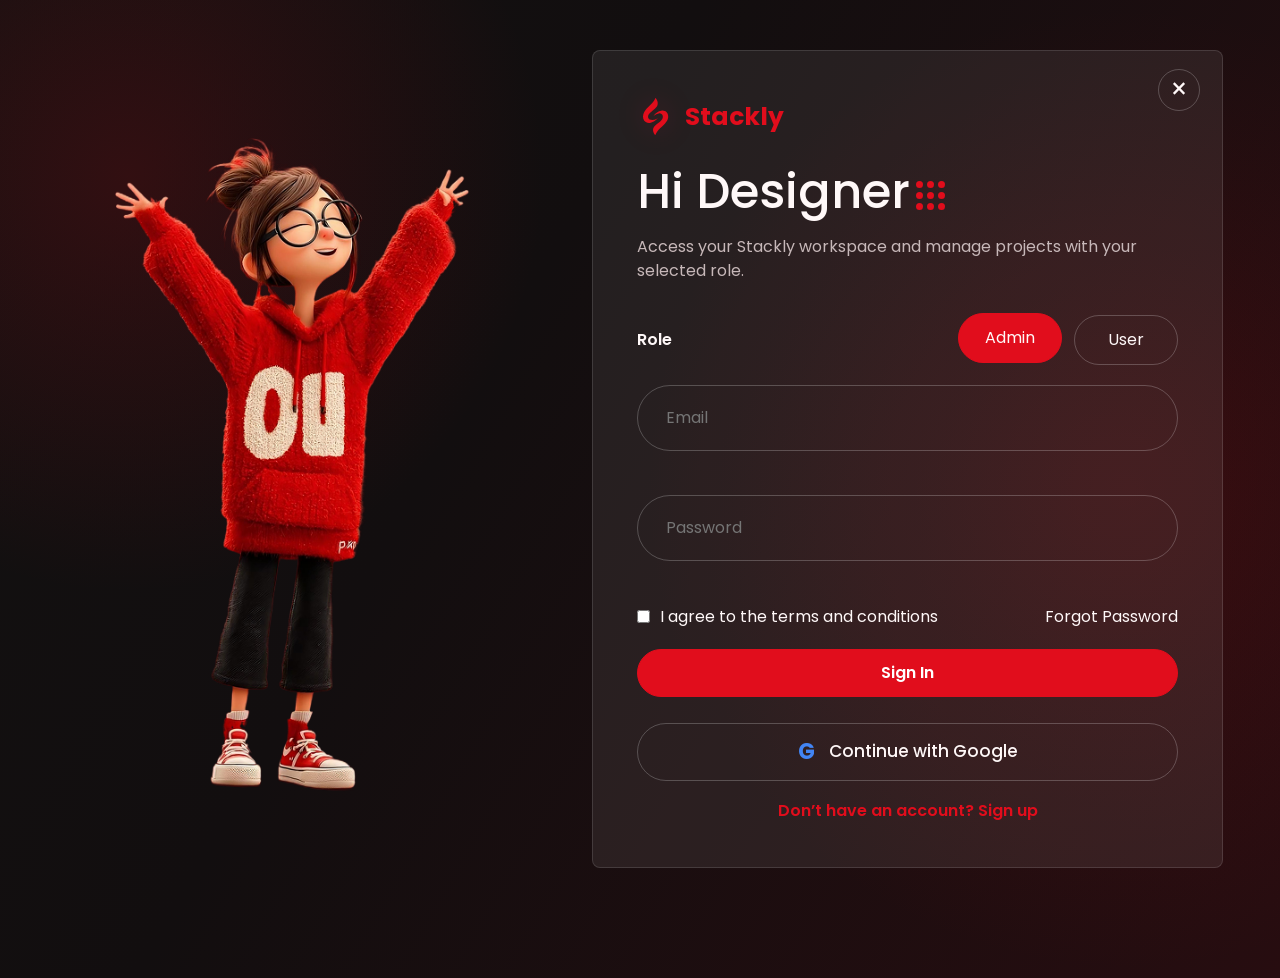
==== commit f208609c: "Your second update message" ====
--- a/signin.html
+++ b/signin.html
@@ -18,8 +18,8 @@
       <div class="field-wrap"><input type="email" name="email" placeholder="Email" required><small class="field-error"></small></div>
       <div class="field-wrap"><input type="password" name="password" placeholder="Password" required><small class="field-error"></small></div>
       <div class="auth-row"><label class="terms-inline"><input type="checkbox" required> <span>I agree to the terms and conditions</span></label><a href="404.html">Forgot Password</a></div>
+      <button class="pill-btn" type="submit">Sign In</button>
       <a class="google-btn" href="404.html"><b>G</b> Continue with Google</a>
-      <button class="pill-btn" type="submit">Sign In</button>
     </form>
     <div class="auth-switch">Don’t have an account? <a href="signup.html">Sign up</a></div>
   </section></main>
--- a/css/style.css
+++ b/css/style.css
@@ -4533,3 +4533,295 @@
     margin-top: 12px !important;
   }
 }
+
+/* === Final requested fixes: desktop header duplicate, auth order, dashboard overflow === */
+.mobile-touch-item { display: none !important; }
+.auth-switch,
+.auth-switch a {
+  color: #E10D1C !important;
+  font-weight: 600 !important;
+}
+.auth-form .pill-btn[type="submit"] { order: 1 !important; }
+.auth-form .google-btn { order: 2 !important; }
+.auth-switch { margin-top: 18px !important; }
+
+.admin-v2 .admin-profile > span:last-child,
+.admin-v2 .admin-date::after,
+.admin-v2 .admin-select::after { display: none !important; content: none !important; }
+.admin-v2 .admin-select,
+.admin-v2 .admin-date { padding-right: 14px !important; }
+
+.admin-v2 .donut-wrap {
+  grid-template-columns: minmax(130px, 170px) minmax(0, 1fr) !important;
+  gap: 14px !important;
+  overflow: hidden !important;
+}
+.admin-v2 .donut { width: clamp(132px, 9.5vw, 180px) !important; height: clamp(132px, 9.5vw, 180px) !important; }
+.admin-v2 .donut::after { width: 62% !important; height: 62% !important; font-size: clamp(18px, 1.35vw, 24px) !important; }
+.admin-v2 .status-list { min-width: 0 !important; width: 100% !important; }
+.admin-v2 .status-list div {
+  display: grid !important;
+  grid-template-columns: minmax(0, 1fr) auto !important;
+  align-items: center !important;
+  gap: 8px !important;
+  font-size: clamp(12px, .75vw, 13px) !important;
+  line-height: 1.25 !important;
+  min-width: 0 !important;
+}
+.admin-v2 .status-list div span:first-child {
+  min-width: 0 !important;
+  overflow-wrap: anywhere !important;
+  display: inline-flex !important;
+  align-items: center !important;
+  gap: 7px !important;
+}
+.admin-v2 .status-list div span:last-child {
+  white-space: nowrap !important;
+  text-align: right !important;
+}
+.admin-v2 .admin-panel { overflow: hidden !important; }
+.admin-v2 .admin-main { overflow-x: hidden !important; }
+.admin-v2 .admin-bottom-grid { grid-template-columns: repeat(4, minmax(0, 1fr)) !important; }
+.admin-v2 .admin-panel-head { min-width: 0 !important; gap: 10px !important; }
+.admin-v2 .admin-panel-head h3 { min-width: 0 !important; overflow-wrap: anywhere !important; }
+.admin-v2 .admin-select { flex: 0 0 auto !important; }
+
+@media (max-width: 1450px) {
+  .admin-v2 .admin-grid { grid-template-columns: 1.6fr 1fr 1fr !important; }
+  .admin-v2 .admin-bottom-grid { grid-template-columns: repeat(2, minmax(0, 1fr)) !important; }
+}
+
+@media (max-width: 991px) {
+  .mobile-touch-item { display: block !important; }
+}
+
+@media (max-width: 760px) {
+  .admin-v2 .admin-badge {
+    position: static !important;
+    margin-left: auto !important;
+    margin-top: 0 !important;
+    min-width: 24px !important;
+    height: 24px !important;
+    padding: 0 8px !important;
+    display: inline-flex !important;
+    align-items: center !important;
+    justify-content: center !important;
+  }
+  .admin-v2 .admin-nav a {
+    display: flex !important;
+    gap: 10px !important;
+    padding: 0 16px !important;
+  }
+  .admin-v2 .donut-wrap { grid-template-columns: 1fr !important; }
+  .admin-v2 .status-list div { grid-template-columns: minmax(0,1fr) auto !important; }
+  .admin-v2 .admin-bottom-grid { grid-template-columns: 1fr !important; }
+}
+
+/* === Dashboard mobile alignment final fixes === */
+.admin-sidebar .admin-mini-profile { display: none !important; }
+
+@media (max-width: 1250px) {
+  .admin-sidebar .admin-mini-profile { display: none !important; }
+}
+
+@media (max-width: 760px) {
+  body.admin-dashboard-body { padding-top: 74px !important; overflow-x: hidden !important; }
+  .admin-v2.admin-app { display: block !important; grid-template-columns: 1fr !important; width: 100% !important; overflow-x: hidden !important; }
+  .admin-v2 .admin-main { margin-left: 0 !important; width: 100% !important; max-width: 100vw !important; padding: 14px 12px 22px !important; overflow-x: hidden !important; box-sizing: border-box !important; }
+
+  .admin-v2 .admin-sidebar {
+    width: 100vw !important;
+    max-width: 100vw !important;
+    height: 100vh !important;
+    padding: 18px 14px 20px !important;
+    box-sizing: border-box !important;
+    overflow-y: auto !important;
+    overflow-x: hidden !important;
+    gap: 14px !important;
+  }
+  .admin-v2 .admin-sidebar .admin-logo {
+    justify-content: flex-start !important;
+    padding: 0 64px 12px 10px !important;
+    margin: 0 !important;
+    width: 100% !important;
+    box-sizing: border-box !important;
+    text-align: left !important;
+  }
+  .admin-v2 .admin-nav,
+  .admin-v2 .user-nav {
+    width: 100% !important;
+    max-height: none !important;
+    overflow: visible !important;
+    display: grid !important;
+    gap: 8px !important;
+  }
+  .admin-v2 .admin-nav a,
+  .admin-v2 .admin-logout {
+    width: 100% !important;
+    min-height: 48px !important;
+    justify-content: flex-start !important;
+    align-items: center !important;
+    text-align: left !important;
+    padding: 0 16px !important;
+    gap: 14px !important;
+    box-sizing: border-box !important;
+    white-space: nowrap !important;
+  }
+  .admin-v2 .admin-icon {
+    width: 22px !important;
+    min-width: 22px !important;
+    display: inline-flex !important;
+    justify-content: center !important;
+    align-items: center !important;
+    font-size: 15px !important;
+  }
+  .admin-v2 .admin-badge,
+  .admin-v2 .admin-dot {
+    flex: 0 0 auto !important;
+    margin-left: auto !important;
+    position: static !important;
+    width: auto !important;
+    min-width: 24px !important;
+    height: 24px !important;
+    border-radius: 999px !important;
+    padding: 0 8px !important;
+    display: inline-flex !important;
+    align-items: center !important;
+    justify-content: center !important;
+    font-size: 11px !important;
+    line-height: 1 !important;
+  }
+  .admin-v2 .admin-sidebar-bottom { margin-top: 10px !important; width: 100% !important; }
+  .admin-v2 .upgrade-card { width: 100% !important; box-sizing: border-box !important; margin: 10px 0 8px !important; }
+
+  .admin-v2 .admin-topbar,
+  .admin-v2 .admin-title-row { width: 100% !important; max-width: 100% !important; }
+  .admin-v2 .admin-top-actions { gap: 12px !important; }
+  .admin-v2 .admin-profile { width: 100% !important; max-width: 100% !important; justify-content: center !important; }
+  .admin-v2 .admin-profile small { display: block !important; max-width: 190px !important; overflow: hidden !important; text-overflow: ellipsis !important; white-space: nowrap !important; }
+
+  .admin-v2 .admin-kpis,
+  .admin-v2 .admin-grid,
+  .admin-v2 .admin-bottom-grid,
+  .admin-v2 .admin-data-grid,
+  .admin-v2 .user-dashboard-grid,
+  .admin-v2 .user-bottom-grid,
+  .admin-v2 .admin-detail-grid,
+  .admin-v2 .admin-card-row,
+  .admin-v2 .admin-service-cards,
+  .admin-v2 .admin-report-grid,
+  .admin-v2 .settings-layout,
+  .admin-v2 .messages-layout,
+  .admin-v2 .profile-layout,
+  .admin-v2 .project-detail-grid,
+  .admin-v2 .invoice-split,
+  .admin-v2 .payment-detail {
+    grid-template-columns: 1fr !important;
+    width: 100% !important;
+    max-width: 100% !important;
+    gap: 14px !important;
+  }
+
+  .admin-v2 .admin-panel,
+  .admin-v2 .admin-kpi {
+    width: 100% !important;
+    max-width: 100% !important;
+    min-width: 0 !important;
+    box-sizing: border-box !important;
+    overflow: hidden !important;
+    padding: 16px !important;
+  }
+  .admin-v2 .admin-panel-head { align-items: center !important; }
+  .admin-v2 .admin-panel-head h3 { word-break: normal !important; overflow-wrap: normal !important; hyphens: none !important; font-size: 18px !important; }
+
+  .admin-v2 .admin-chart {
+    min-width: 0 !important;
+    width: 100% !important;
+    height: 220px !important;
+    overflow: hidden !important;
+  }
+  .admin-v2 .admin-panel:has(.admin-chart) { overflow: hidden !important; }
+  .admin-v2 .donut-wrap { grid-template-columns: 1fr !important; gap: 14px !important; overflow: visible !important; }
+  .admin-v2 .donut { width: 170px !important; height: 170px !important; max-width: 72vw !important; max-height: 72vw !important; }
+  .admin-v2 .status-list div { grid-template-columns: minmax(0, 1fr) auto !important; font-size: 13px !important; }
+  .admin-v2 .status-list div span:first-child { overflow-wrap: normal !important; word-break: normal !important; }
+  .admin-v2 .activity-list div { display: grid !important; grid-template-columns: 40px minmax(0,1fr) auto !important; gap: 12px !important; align-items: center !important; }
+  .admin-v2 .activity-list small { white-space: nowrap !important; }
+
+  .admin-v2 .big-table,
+  .admin-v2 .table-card,
+  .admin-v2 .admin-panel.big-table {
+    overflow-x: auto !important;
+    overflow-y: hidden !important;
+    -webkit-overflow-scrolling: touch !important;
+  }
+  .admin-v2 .big-table table,
+  .admin-v2 .table-card table {
+    min-width: 650px !important;
+    width: max-content !important;
+  }
+}
+
+@media (max-width: 420px) {
+  .admin-v2 .admin-main { padding-left: 8px !important; padding-right: 8px !important; }
+  .admin-v2 .admin-panel, .admin-v2 .admin-kpi { padding: 14px !important; }
+  .admin-v2 .admin-panel-head h3 { font-size: 17px !important; }
+  .admin-v2 .activity-list div { grid-template-columns: 36px minmax(0,1fr) !important; }
+  .admin-v2 .activity-list small { grid-column: 2 !important; margin-left: 0 !important; }
+}
+
+/* === Final mobile profile/notification order fix === */
+@media (max-width: 760px) {
+  .admin-v2 .admin-topbar {
+    gap: 10px !important;
+  }
+  .admin-v2 .admin-top-actions {
+    order: 1 !important;
+    width: 100% !important;
+    display: flex !important;
+    flex-wrap: wrap !important;
+    justify-content: center !important;
+    align-items: center !important;
+    gap: 10px 18px !important;
+    padding: 4px 0 8px !important;
+  }
+  .admin-v2 .admin-profile {
+    order: 1 !important;
+    flex: 0 0 100% !important;
+    width: 100% !important;
+    max-width: 100% !important;
+    justify-content: center !important;
+    align-items: center !important;
+    text-align: left !important;
+    gap: 10px !important;
+    padding: 0 !important;
+    margin: 0 0 2px !important;
+    border-left: 0 !important;
+  }
+  .admin-v2 .admin-action-icon {
+    order: 2 !important;
+    position: relative !important;
+    width: 38px !important;
+    height: 34px !important;
+    display: inline-flex !important;
+    align-items: center !important;
+    justify-content: center !important;
+    margin: 0 !important;
+  }
+  .admin-v2 .admin-action-icon .admin-dot {
+    position: absolute !important;
+    top: -6px !important;
+    right: -8px !important;
+    margin: 0 !important;
+    min-width: 22px !important;
+    width: 22px !important;
+    height: 22px !important;
+    padding: 0 !important;
+    font-size: 10px !important;
+  }
+  .admin-v2 .admin-search {
+    order: 2 !important;
+    width: 100% !important;
+    margin-top: 4px !important;
+  }
+}
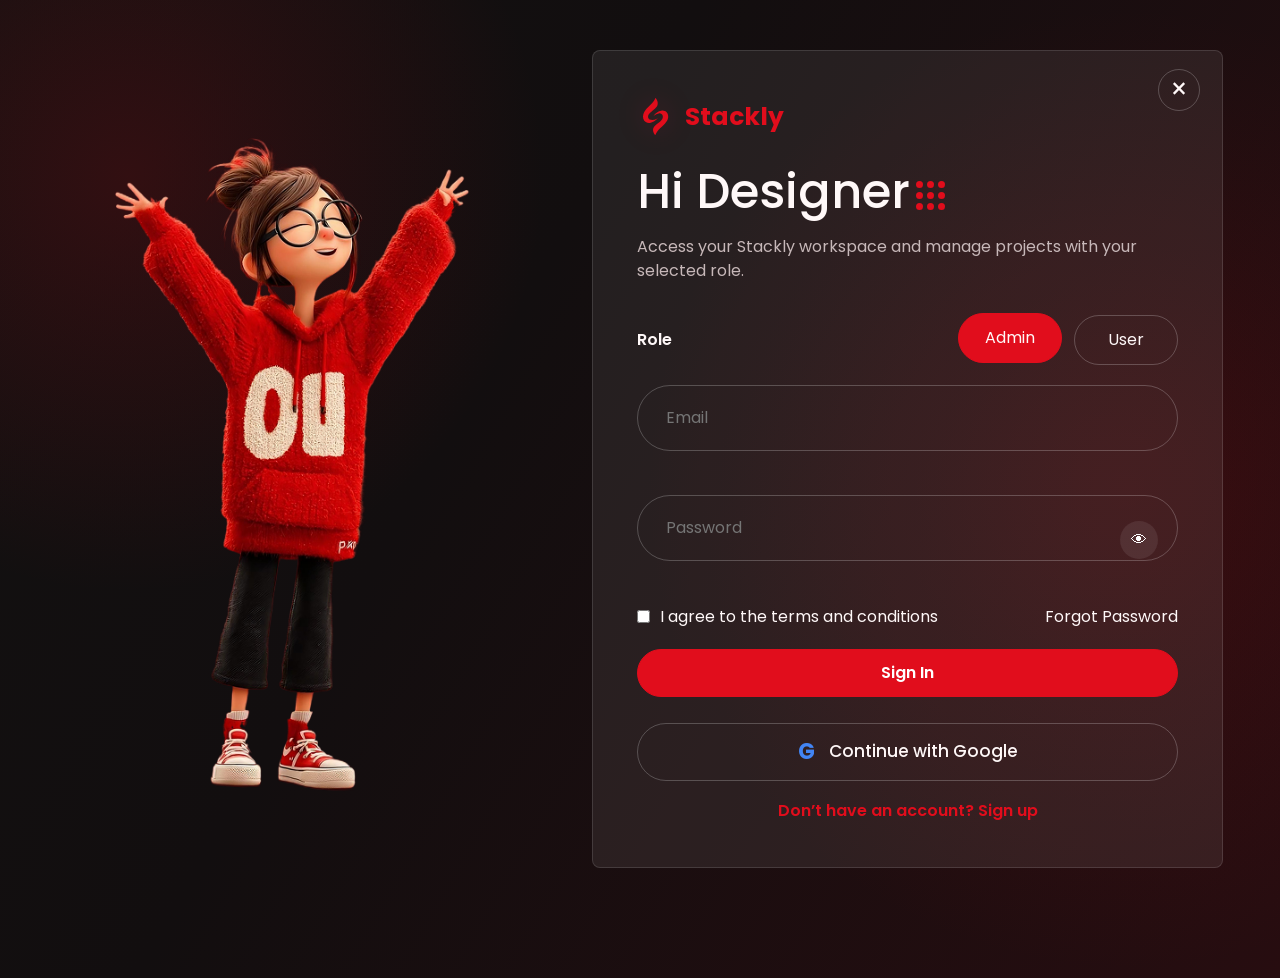
==== commit 4ca733c2: "Your second update message" ====
--- a/signin.html
+++ b/signin.html
@@ -15,7 +15,7 @@
     <p>Access your Stackly workspace and manage projects with your selected role.</p>
     <form class="auth-form" novalidate>
       <div class="role-select"><span>Role</span><div><button type="button" class="role-btn active">Admin</button><button type="button" class="role-btn">User</button></div></div>
-      <div class="field-wrap"><input type="email" name="email" placeholder="Email" required><small class="field-error"></small></div>
+      <div class="field-wrap"><input type="email" name="email" placeholder="Email" autocapitalize="none" spellcheck="false" required><small class="field-error"></small></div>
       <div class="field-wrap"><input type="password" name="password" placeholder="Password" required><small class="field-error"></small></div>
       <div class="auth-row"><label class="terms-inline"><input type="checkbox" required> <span>I agree to the terms and conditions</span></label><a href="404.html">Forgot Password</a></div>
       <button class="pill-btn" type="submit">Sign In</button>
@@ -23,4 +23,66 @@
     </form>
     <div class="auth-switch">Don’t have an account? <a href="signup.html">Sign up</a></div>
   </section></main>
-</div><script src="js/main.js"></script></body></html>+</div><script src="js/main.js"></script>
+<script>
+(function(){
+  function cleanEmail(value){ return String(value || '').trim().toLowerCase().replace(/\s+/g, ''); }
+  function makeName(email){
+    const prefix = cleanEmail(email).split('@')[0] || 'user';
+    return prefix.replace(/[._-]+/g, ' ').split(' ').filter(Boolean)
+      .map(function(part){ return part.charAt(0).toUpperCase() + part.slice(1); }).join(' ') || 'User';
+  }
+  function cleanRole(value){ return String(value || 'user').toLowerCase().includes('admin') ? 'admin' : 'user'; }
+  document.querySelectorAll('input[type="email"]').forEach(function(input){
+    input.setAttribute('autocapitalize','none');
+    input.setAttribute('spellcheck','false');
+    input.addEventListener('input', function(){ input.value = cleanEmail(input.value); });
+  });
+  document.querySelectorAll('input[type="password"]').forEach(function(input){
+    if(input.parentElement && input.parentElement.querySelector('.password-toggle-btn')) return;
+    input.parentElement && input.parentElement.classList.add('password-field-wrap');
+    const btn = document.createElement('button');
+    btn.type = 'button';
+    btn.className = 'password-toggle-btn';
+    btn.textContent = '👁';
+    btn.setAttribute('aria-label','Show password');
+    btn.addEventListener('click', function(){
+      const show = input.type === 'password';
+      input.type = show ? 'text' : 'password';
+      btn.textContent = show ? '🙈' : '👁';
+      btn.setAttribute('aria-label', show ? 'Hide password' : 'Show password');
+    });
+    input.insertAdjacentElement('afterend', btn);
+  });
+  window.addEventListener('submit', function(event){
+    const form = event.target;
+    if(!(form instanceof HTMLFormElement) || !form.closest('.auth-page')) return;
+    event.preventDefault();
+    event.stopPropagation();
+    event.stopImmediatePropagation();
+    const emailInput = form.querySelector('input[type="email"]');
+    const passInput = form.querySelector('input[type="password"], input[type="text"][name*="password" i]');
+    const terms = form.querySelector('.terms-inline input[type="checkbox"]');
+    const email = cleanEmail(emailInput && emailInput.value);
+    if(emailInput) emailInput.value = email;
+    if(!/^[^\s@]+@[^\s@]+\.[^\s@]+$/.test(email)){ alert('Please enter a correct email address.'); emailInput && emailInput.focus(); return; }
+    if(passInput && !passInput.value.trim()){ alert('Password is required.'); passInput.focus(); return; }
+    if(terms && !terms.checked){ alert('Please agree to the terms and conditions.'); terms.focus(); return; }
+    const activeRole = form.querySelector('.role-btn.active');
+    const role = cleanRole(activeRole ? activeRole.textContent : 'user');
+    const profile = { email: email, name: makeName(email), role: role, label: role === 'admin' ? 'Login Admin' : 'Login User', loggedInAt: Date.now() };
+    localStorage.setItem('stacklyCurrentUser', JSON.stringify(profile));
+    localStorage.setItem('stacklyAuthUser', JSON.stringify(profile));
+    localStorage.setItem('stacklyLoginEmail', profile.email);
+    localStorage.setItem('stacklyLoginRole', profile.role);
+    localStorage.setItem('stacklyLoginName', profile.name);
+    sessionStorage.setItem('stacklyLoginEmail', profile.email);
+    sessionStorage.setItem('stacklyLoginRole', profile.role);
+    sessionStorage.setItem('stacklyLoginName', profile.name);
+    const target = role === 'admin' ? 'admin-dashboard.html' : 'user-dashboard.html';
+    const q = new URLSearchParams({ email: profile.email, role: profile.role, t: String(Date.now()) }).toString();
+    location.href = target + '?' + q;
+  }, true);
+})();
+</script>
+</body></html>
--- a/css/style.css
+++ b/css/style.css
@@ -4825,3 +4825,132 @@
     margin-top: 4px !important;
   }
 }
+
+/* Final password show/hide icon */
+.password-field-wrap{position:relative;}
+.password-field-wrap input{padding-right:64px!important;}
+.password-toggle-btn{position:absolute;right:20px;top:50%;transform:translateY(-50%);width:38px;height:38px;border:0;border-radius:50%;background:rgba(255,255,255,.08);color:#fff;display:inline-flex;align-items:center;justify-content:center;cursor:pointer;z-index:3;font-size:16px;line-height:1;}
+.password-toggle-btn:hover{background:rgba(225,13,28,.25);}
+
+/* === Final zoom responsive fix: prevent narrow dashboard cards/text from breaking === */
+.admin-v2 .admin-grid,
+.admin-v2 .admin-bottom-grid,
+.admin-v2 .admin-kpis {
+  align-items: stretch !important;
+}
+
+.admin-v2 .admin-panel,
+.admin-v2 .admin-kpi {
+  min-width: 0 !important;
+}
+
+.admin-v2 .status-list div span:first-child,
+.admin-v2 .status-list div span:last-child {
+  word-break: keep-all !important;
+  overflow-wrap: normal !important;
+  white-space: nowrap !important;
+}
+
+@media (max-width: 1500px) {
+  .admin-v2 .admin-grid {
+    grid-template-columns: repeat(2, minmax(0, 1fr)) !important;
+  }
+  .admin-v2 .admin-grid > .admin-panel:first-child {
+    grid-column: 1 / -1 !important;
+  }
+  .admin-v2 .donut-wrap {
+    grid-template-columns: minmax(160px, 190px) minmax(190px, 1fr) !important;
+  }
+  .admin-v2 .donut {
+    width: 170px !important;
+    height: 170px !important;
+  }
+}
+
+@media (max-width: 1100px) {
+  .admin-v2 .admin-kpis,
+  .admin-v2 .admin-grid,
+  .admin-v2 .admin-bottom-grid,
+  .admin-v2 .admin-data-grid,
+  .admin-v2 .user-dashboard-grid,
+  .admin-v2 .user-bottom-grid {
+    grid-template-columns: 1fr !important;
+  }
+  .admin-v2 .admin-grid > .admin-panel:first-child {
+    grid-column: auto !important;
+  }
+  .admin-v2 .donut-wrap {
+    grid-template-columns: 1fr !important;
+    justify-items: center !important;
+  }
+  .admin-v2 .status-list {
+    width: min(100%, 320px) !important;
+    margin: 0 auto !important;
+  }
+  .admin-v2 .status-list div {
+    grid-template-columns: 1fr auto !important;
+    width: 100% !important;
+  }
+}
+
+@media (max-width: 760px) {
+  .admin-v2 .admin-panel-head {
+    flex-wrap: nowrap !important;
+  }
+  .admin-v2 .admin-panel-head h3 {
+    max-width: calc(100% - 120px) !important;
+  }
+  .admin-v2 .admin-panel-head:has(:only-child) h3,
+  .admin-v2 .admin-panel-head h3:only-child {
+    max-width: 100% !important;
+  }
+  .admin-v2 .donut-wrap {
+    grid-template-columns: 1fr !important;
+    justify-items: center !important;
+  }
+  .admin-v2 .status-list {
+    width: 100% !important;
+    max-width: 330px !important;
+    margin: 0 auto !important;
+  }
+  .admin-v2 .status-list div {
+    display: grid !important;
+    grid-template-columns: minmax(135px, 1fr) auto !important;
+    gap: 10px !important;
+  }
+  .admin-v2 .status-list div span:first-child,
+  .admin-v2 .status-list div span:last-child {
+    white-space: nowrap !important;
+    font-size: 13px !important;
+  }
+  .admin-v2 .activity-list div {
+    grid-template-columns: 38px minmax(0, 1fr) !important;
+  }
+  .admin-v2 .activity-list small {
+    grid-column: 2 !important;
+    margin-left: 0 !important;
+  }
+  .admin-v2 .big-table,
+  .admin-v2 .table-card,
+  .admin-v2 .admin-panel.big-table {
+    max-width: 100% !important;
+    overflow-x: auto !important;
+  }
+  .admin-v2 .big-table table,
+  .admin-v2 .table-card table {
+    min-width: 620px !important;
+  }
+}
+
+@media (max-width: 380px) {
+  .admin-v2 .status-list div {
+    grid-template-columns: 1fr !important;
+    justify-items: center !important;
+    text-align: center !important;
+    gap: 4px !important;
+  }
+  .admin-v2 .status-list div span:first-child,
+  .admin-v2 .status-list div span:last-child {
+    white-space: normal !important;
+  }
+}
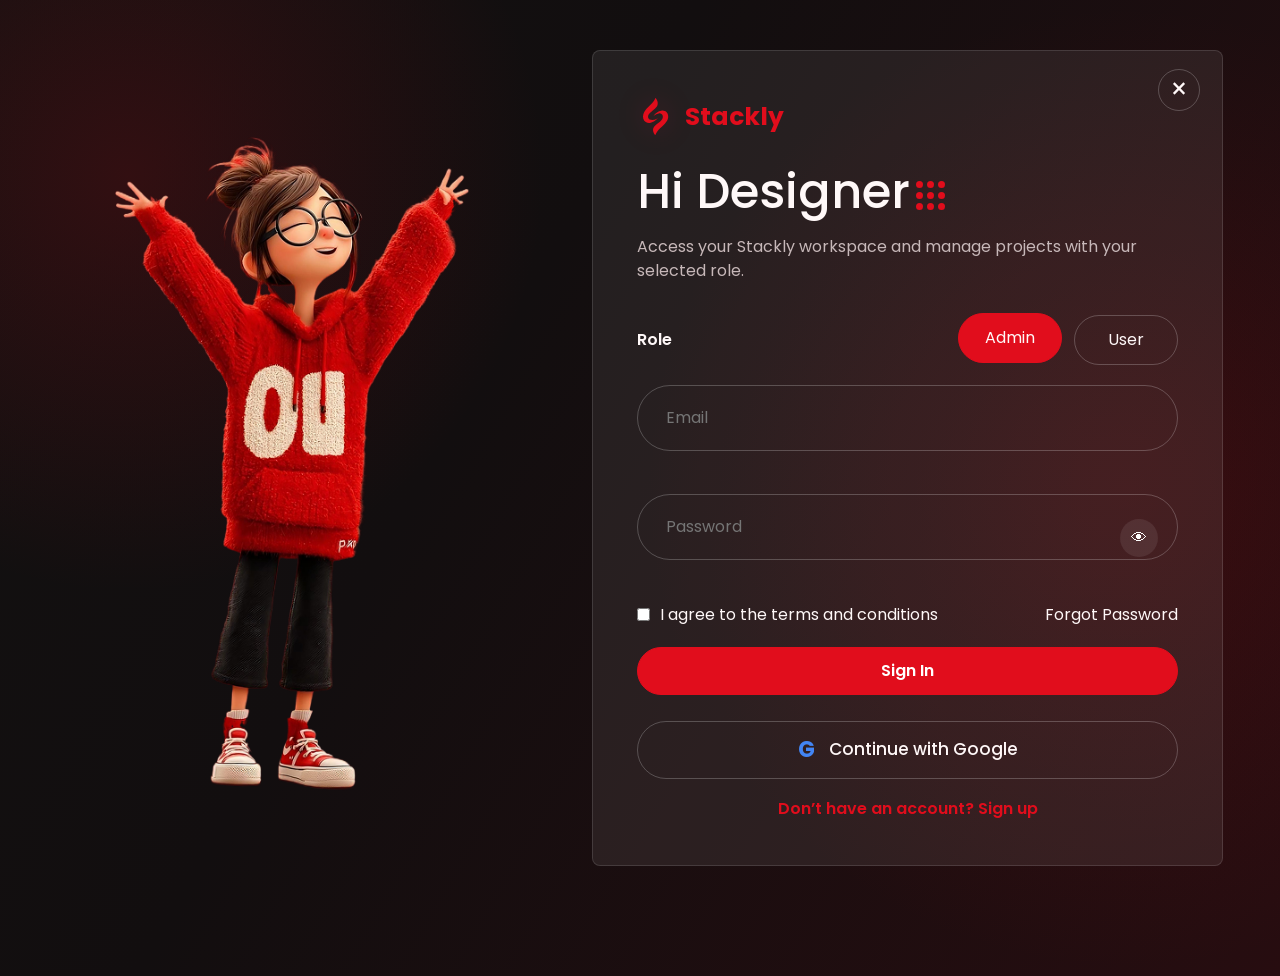
==== commit 13430e26: "Your second update message" ====
--- a/signin.html
+++ b/signin.html
@@ -63,11 +63,38 @@
     const emailInput = form.querySelector('input[type="email"]');
     const passInput = form.querySelector('input[type="password"], input[type="text"][name*="password" i]');
     const terms = form.querySelector('.terms-inline input[type="checkbox"]');
+
+    function setFieldError(input, message){
+      const wrap = input && input.closest('.field-wrap');
+      const error = wrap && wrap.querySelector('.field-error');
+      if(wrap) wrap.classList.toggle('invalid', Boolean(message));
+      if(error) error.textContent = message || '';
+    }
+    function clearErrors(){
+      form.querySelectorAll('.field-wrap').forEach(function(wrap){
+        wrap.classList.remove('invalid');
+        const error = wrap.querySelector('.field-error');
+        if(error) error.textContent = '';
+      });
+      const oldTermsError = form.querySelector('.terms-error');
+      if(oldTermsError) oldTermsError.remove();
+    }
+    function setTermsError(message){
+      const row = terms && terms.closest('.auth-row');
+      if(row && !form.querySelector('.terms-error')){
+        row.insertAdjacentHTML('afterend', '<small class="terms-error"></small>');
+      }
+      const error = form.querySelector('.terms-error');
+      if(error) error.textContent = message || '';
+    }
+
+    clearErrors();
     const email = cleanEmail(emailInput && emailInput.value);
     if(emailInput) emailInput.value = email;
-    if(!/^[^\s@]+@[^\s@]+\.[^\s@]+$/.test(email)){ alert('Please enter a correct email address.'); emailInput && emailInput.focus(); return; }
-    if(passInput && !passInput.value.trim()){ alert('Password is required.'); passInput.focus(); return; }
-    if(terms && !terms.checked){ alert('Please agree to the terms and conditions.'); terms.focus(); return; }
+    if(!email){ setFieldError(emailInput, 'Email is required.'); emailInput && emailInput.focus(); return; }
+    if(!/^[^\s@]+@[^\s@]+\.[^\s@]+$/.test(email)){ setFieldError(emailInput, 'Please enter a correct email address.'); emailInput && emailInput.focus(); return; }
+    if(passInput && !passInput.value.trim()){ setFieldError(passInput, 'Password is required.'); passInput.focus(); return; }
+    if(terms && !terms.checked){ setTermsError('Please agree to the terms and conditions.'); terms.focus(); return; }
     const activeRole = form.querySelector('.role-btn.active');
     const role = cleanRole(activeRole ? activeRole.textContent : 'user');
     const profile = { email: email, name: makeName(email), role: role, label: role === 'admin' ? 'Login Admin' : 'Login User', loggedInAt: Date.now() };
--- a/css/style.css
+++ b/css/style.css
@@ -1436,15 +1436,40 @@
   border: 1px solid rgba(255, 255, 255, 0.2);
   border-radius: 999px;
   bottom: 28px;
-  box-shadow: 0 20px 50px rgba(0, 0, 0, 0.36);
+  box-shadow: 0 20px 50px rgba(225, 13, 28, 0.35);
   color: white;
   left: 50%;
   padding: 13px 22px;
   position: fixed;
   transform: translate(-50%, 80px);
-  transition: transform 240ms ease, opacity 240ms ease;
+  transition: transform 240ms ease, opacity 240ms ease, background 240ms ease, box-shadow 240ms ease;
   opacity: 0;
   z-index: 100;
+}
+
+.toast-message.success {
+  background: #10D13C !important;
+  color: #ffffff !important;
+  font-weight: 800;
+  font-size: 16px;
+  letter-spacing: 0.1px;
+  border: 2px solid rgba(255, 255, 255, 0.22);
+  border-radius: 999px;
+  box-shadow: 0 20px 55px rgba(16, 209, 60, 0.45);
+  text-shadow: 0 1px 1px rgba(0, 0, 0, 0.25);
+  min-width: min(360px, calc(100vw - 40px));
+  text-align: center;
+}
+
+body:has(.auth-page) .toast-message.success {
+  bottom: auto;
+  top: 24px;
+  transform: translate(-50%, -90px);
+  z-index: 9999;
+}
+
+body:has(.auth-page) .toast-message.success.show {
+  transform: translate(-50%, 0);
 }
 
 .toast-message.show {
@@ -4954,3 +4979,51 @@
     white-space: normal !important;
   }
 }
+
+/* Final signup message fix: success toast green, validation messages under fields */
+.auth-form .field-wrap.invalid .field-error,
+.auth-form .terms-error {
+  color: #E10D1C !important;
+  font-size: 13px;
+  font-weight: 500;
+  line-height: 1.35;
+}
+.auth-form .terms-error {
+  display: block;
+  margin-top: -8px;
+  padding-left: 26px;
+}
+
+
+/* Final signin validation fix: show errors directly below the related field, not as popup toast */
+.auth-form .field-wrap {
+  display: flex;
+  flex-direction: column;
+  gap: 6px;
+}
+.auth-form .field-error,
+.auth-form .terms-error {
+  width: 100%;
+  display: block;
+  color: #E10D1C !important;
+  font-size: 13px;
+  font-weight: 500;
+  line-height: 1.35;
+  padding-left: 18px;
+  text-align: left;
+  white-space: normal;
+}
+.auth-form .field-wrap.invalid input {
+  border-color: #E10D1C !important;
+  box-shadow: 0 0 0 1px rgba(225, 13, 28, 0.35);
+}
+.auth-form .terms-error {
+  margin-top: -6px;
+  margin-bottom: 8px;
+}
+.toast-message.success {
+  background: #10D13C !important;
+  color: #FFFFFF !important;
+  font-weight: 800 !important;
+  text-shadow: 0 1px 2px rgba(0,0,0,.28);
+}
